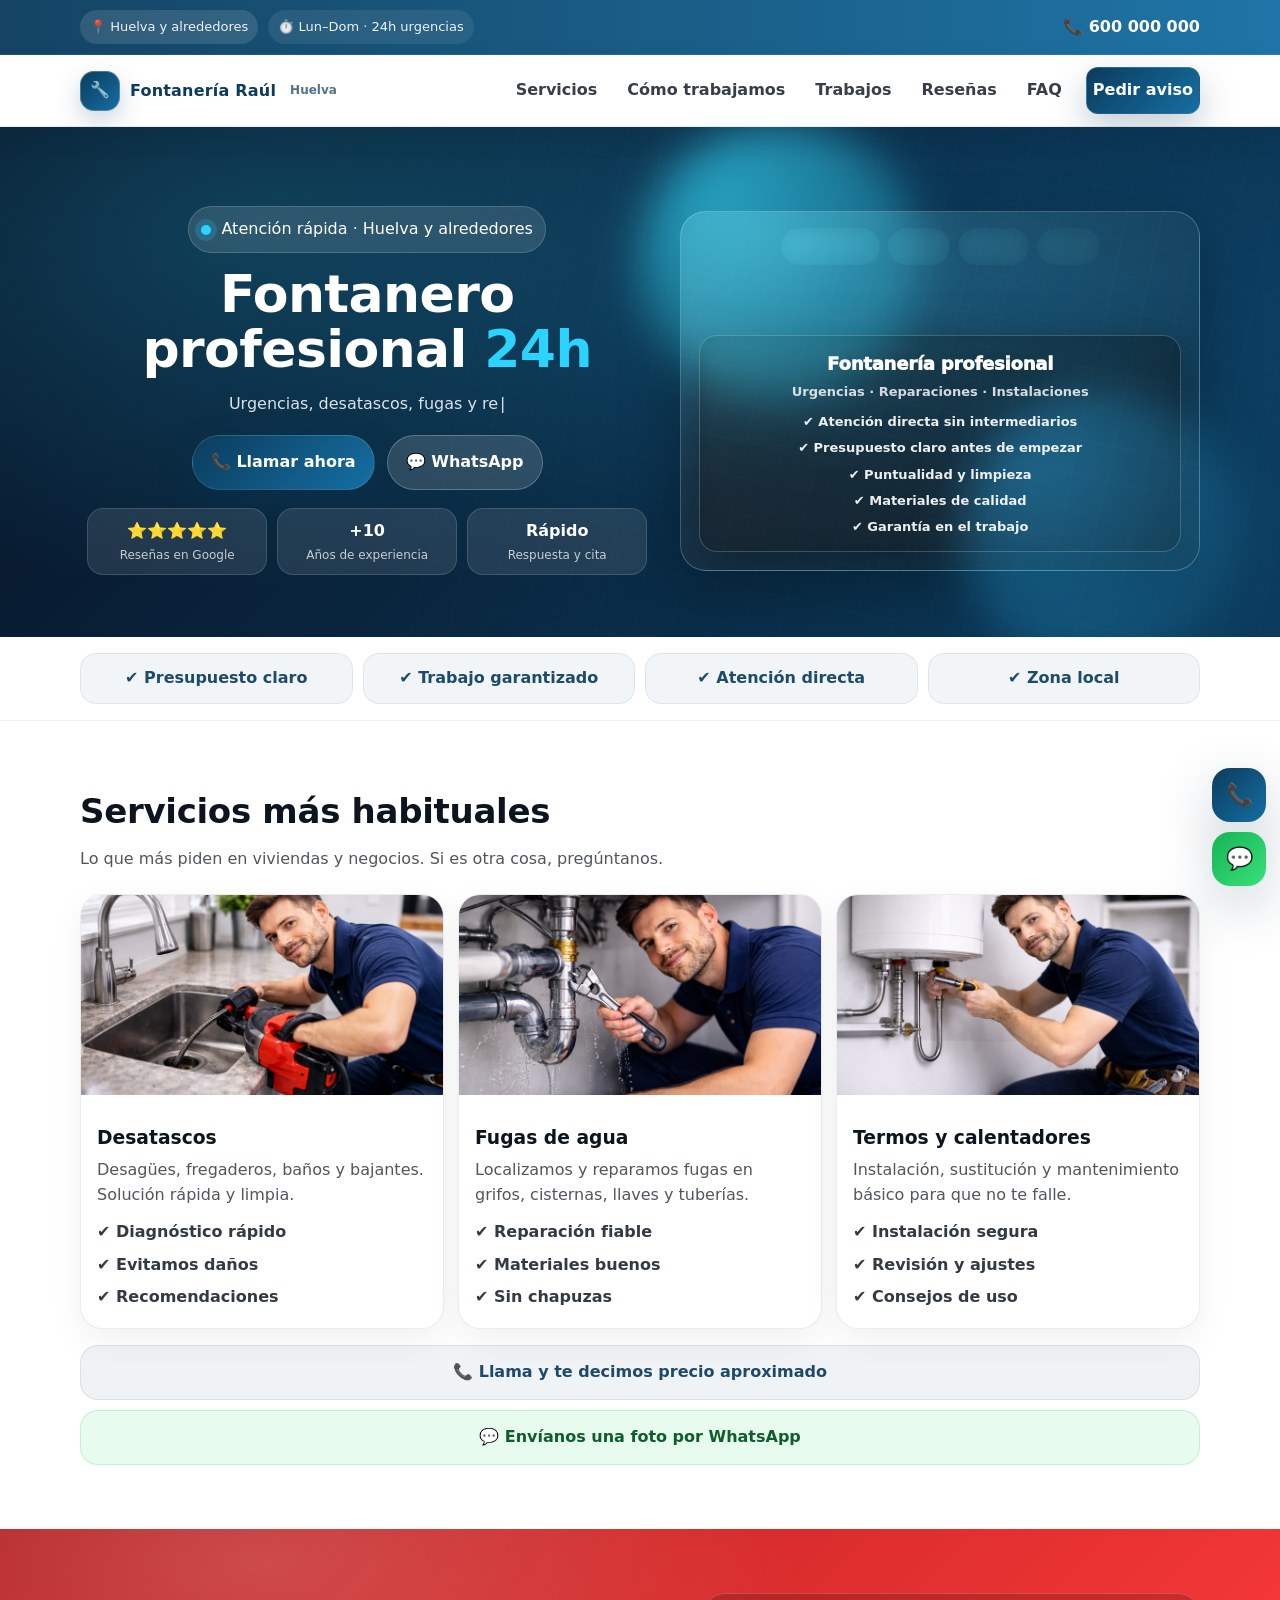
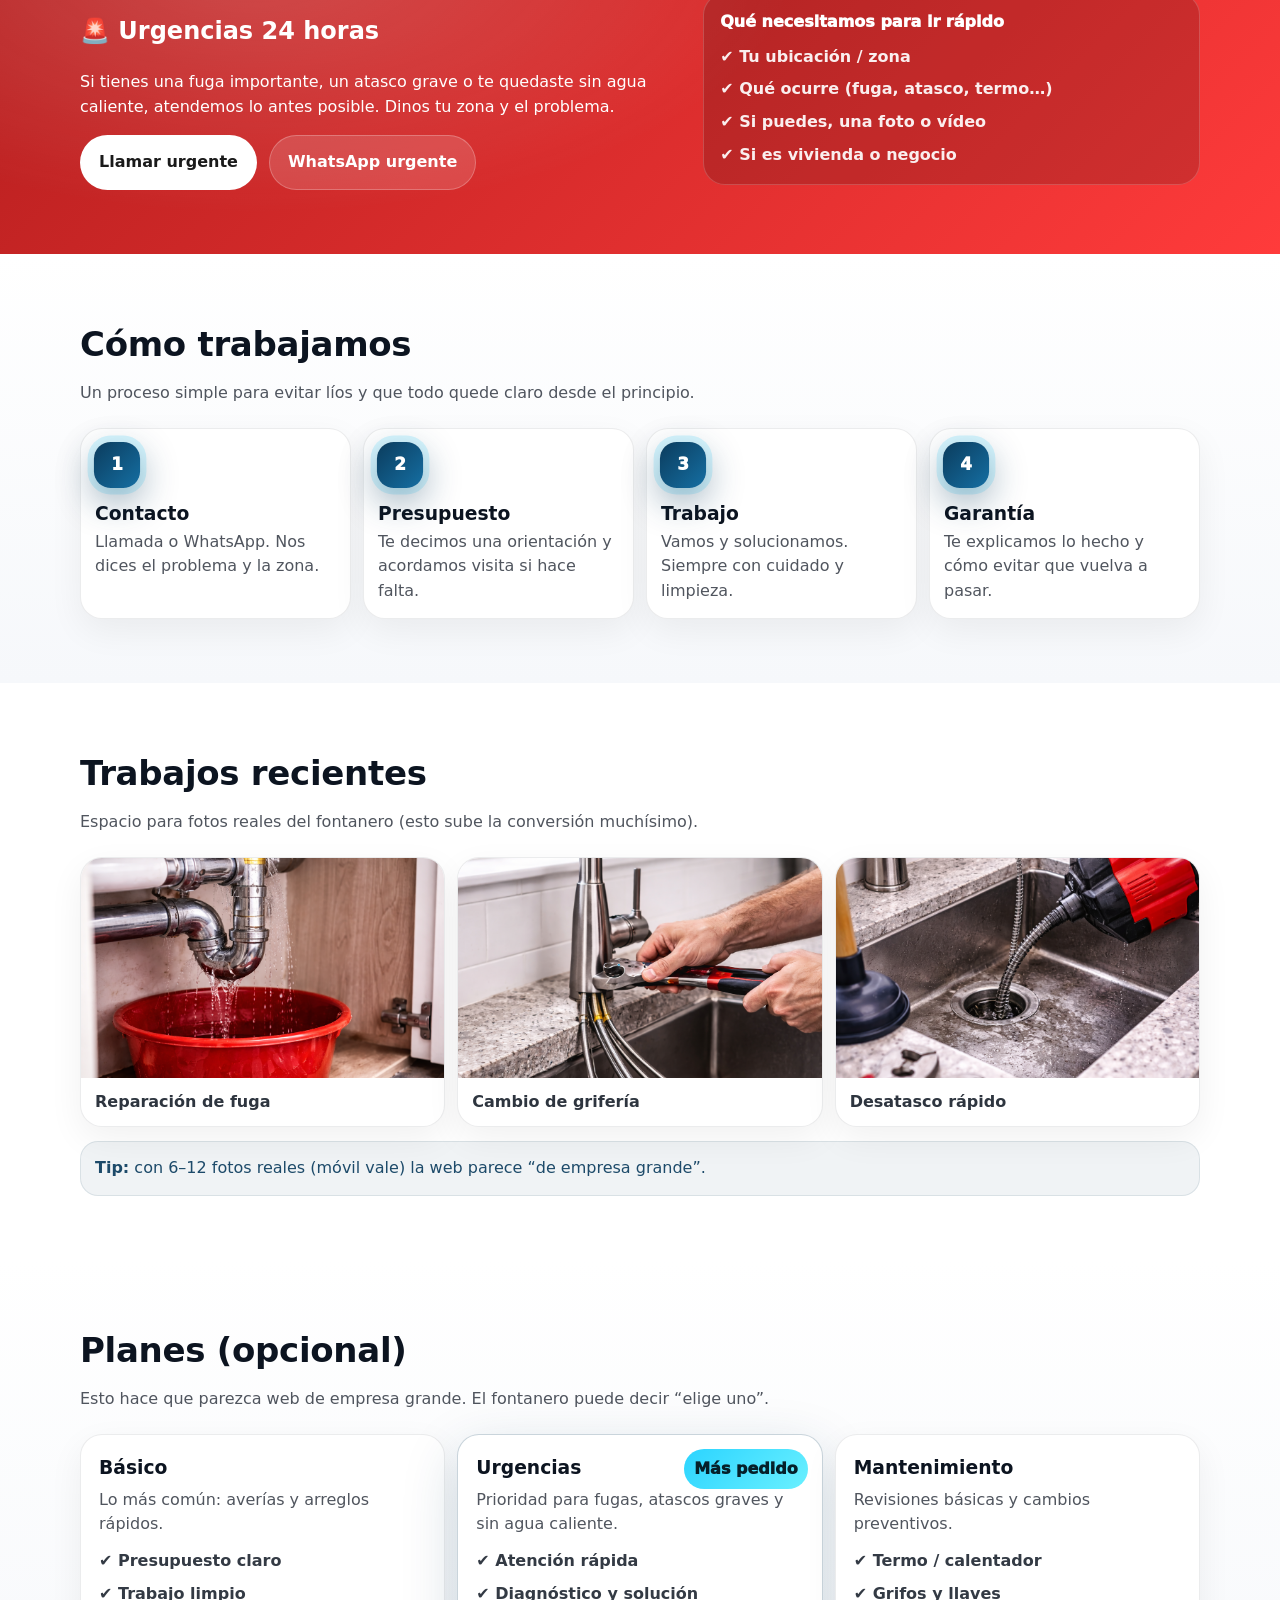
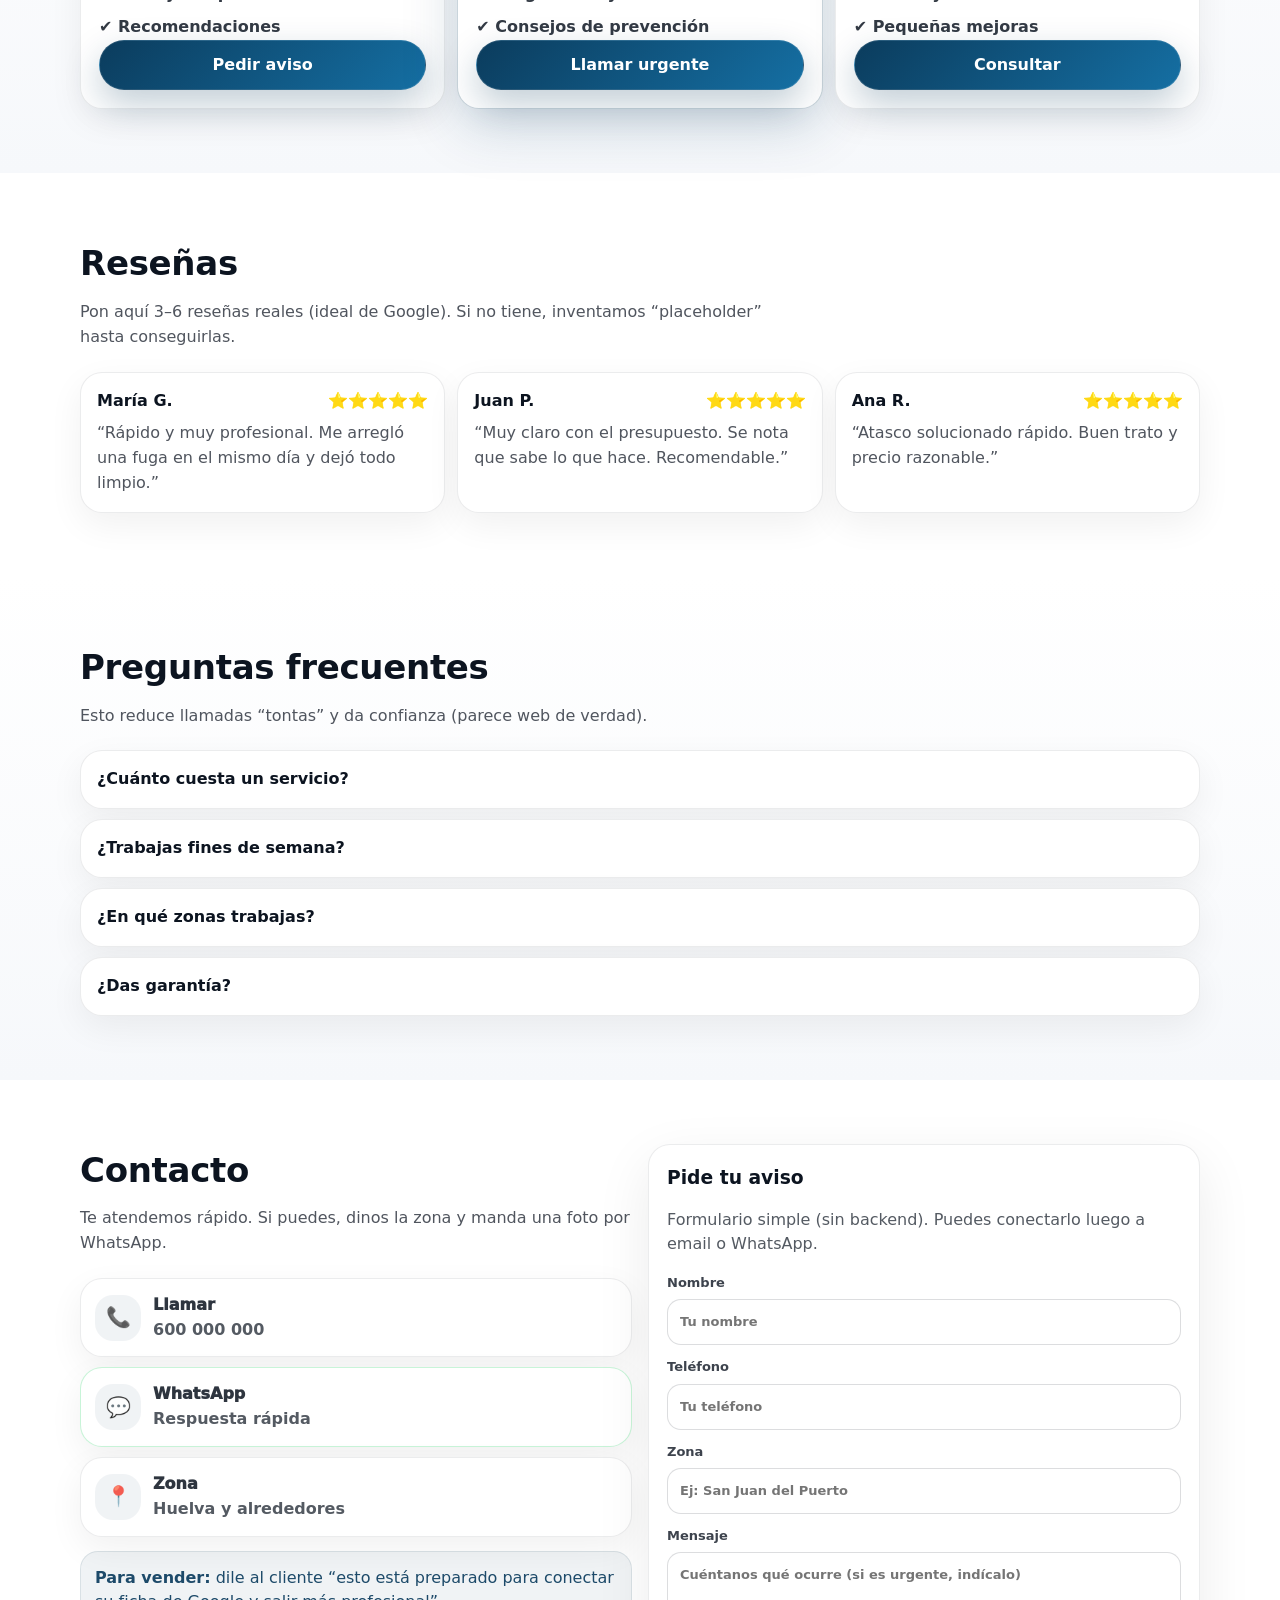
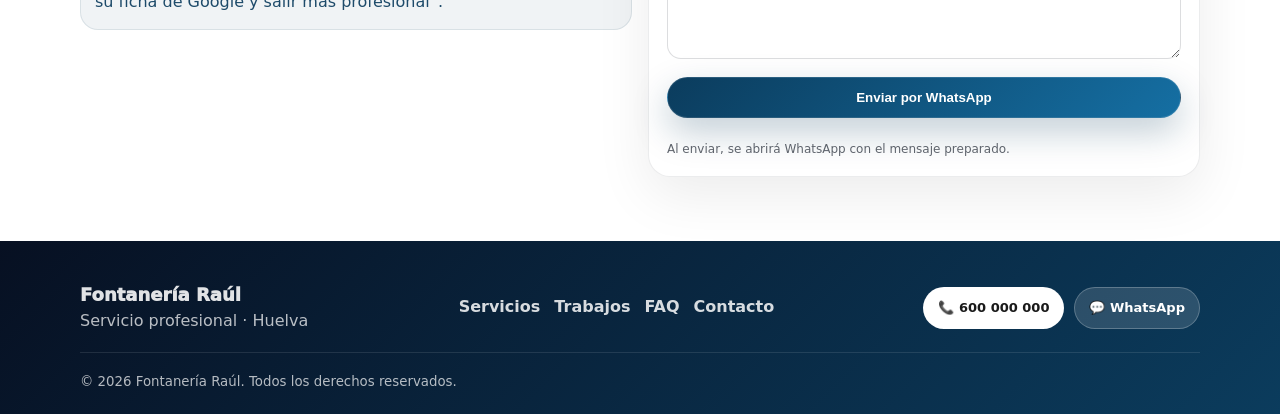
==== index.html @ f39f801d "primera version" ====
<!doctype html>
<html lang="es">

<head>
  <meta charset="utf-8" />
  <meta name="viewport" content="width=device-width, initial-scale=1" />
  <meta name="description"
    content="Fontanero profesional en Huelva. Urgencias 24h, desatascos, fugas y reparaciones. Llamar o WhatsApp sin compromiso." />
  <title>Fontanería Raúl | Huelva · Urgencias 24h</title>

  <meta name="theme-color" content="#0b3c5d" />

  <link rel="stylesheet" href="css/styles.css" />
</head>

<body>

  <!-- Skip link (accesibilidad) -->
  <a class="skip-link" href="#contenido">Saltar al contenido</a>

  <!-- Topbar -->
  <div class="topbar" role="banner">
    <div class="container topbar__row">
      <div class="topbar__left">
        <span class="pill">📍 Huelva y alrededores</span>
        <span class="pill pill--ghost">⏱️ Lun–Dom · 24h urgencias</span>
      </div>
      <div class="topbar__right">
        <a class="topbar__link" href="tel:600000000" aria-label="Llamar por teléfono">📞 600 000 000</a>
      </div>
    </div>
  </div>

  <!-- Header / Nav -->
  <header class="header" role="navigation" aria-label="Navegación principal">
    <div class="container header__row">
      <a class="brand" href="#inicio" aria-label="Ir a inicio">
        <span class="brand__mark" aria-hidden="true">🔧</span>
        <span class="brand__name">Fontanería Raúl</span>
        <span class="brand__tag">Huelva</span>
      </a>

      <!-- Desktop nav -->
      <nav class="nav-desktop" aria-label="Menú">
        <a href="#servicios">Servicios</a>
        <a href="#proceso">Cómo trabajamos</a>
        <a href="#proyectos">Trabajos</a>
        <a href="#opiniones">Reseñas</a>
        <a href="#faq">FAQ</a>
        <a href="#contacto" class="btn btn--sm btn--primary">Pedir aviso</a>
      </nav>

      <!-- Hamburger -->
      <button class="hamburger" type="button" aria-label="Abrir menú" aria-expanded="false" aria-controls="menuMovil"
        id="btnMenu">
        <span class="hamburger__lines" aria-hidden="true">
          <span></span><span></span><span></span>
        </span>
      </button>
    </div>
  </header>

  <!-- Mobile drawer (FUERA del header para que NO lo corte el sticky) -->
  <div class="drawer" id="menuMovil" hidden>
    <div class="drawer__overlay" data-close="true" aria-hidden="true"></div>

    <div class="drawer__panel" role="dialog" aria-modal="true" aria-label="Menú móvil">
      <div class="drawer__head">
        <div class="drawer__title">Menú</div>
        <button class="drawer__close" type="button" aria-label="Cerrar menú" data-close="true">✕</button>
      </div>

      <div class="drawer__content">
        <a href="#servicios" class="drawer__link">Servicios</a>
        <a href="#urgencias" class="drawer__link">Urgencias 24h</a>
        <a href="#proceso" class="drawer__link">Cómo trabajamos</a>
        <a href="#proyectos" class="drawer__link">Trabajos</a>
        <a href="#precios" class="drawer__link">Planes</a>
        <a href="#opiniones" class="drawer__link">Reseñas</a>
        <a href="#faq" class="drawer__link">Preguntas</a>
        <a href="#contacto" class="drawer__cta btn btn--primary">Pedir aviso</a>

        <div class="drawer__mini">
          <a class="mini-action" href="tel:600000000">📞 Llamar</a>
          <a class="mini-action mini-action--wa" href="https://wa.me/34600000000">💬 WhatsApp</a>
        </div>
      </div>
    </div>
  </div>

  <main id="contenido">

    <!-- HERO premium -->
    <section id="inicio" class="hero">
      <div class="container hero__grid">

        <div class="hero__copy">
          <div class="badge">
            <span class="badge__dot" aria-hidden="true"></span>
            <span>Atención rápida · Huelva y alrededores</span>
          </div>

          <h1 class="hero__title">
            Fontanero profesional <span class="accent">24h</span>
          </h1>

          <p class="hero__lead">
            <span id="typewriter"></span>
          
          </p>

          <div class="hero__actions">
            <a class="btn btn--primary btn--lg" href="tel:600000000">📞 Llamar ahora</a>
            <a class="btn btn--ghost btn--lg" href="https://wa.me/34600000000">💬 WhatsApp</a>
          </div>

          <div class="hero__stats" aria-label="Indicadores">
            <div class="stat">
              <div class="stat__num">⭐⭐⭐⭐⭐</div>
              <div class="stat__label">Reseñas en Google</div>
            </div>
            <div class="stat">
              <div class="stat__num">+10</div>
              <div class="stat__label">Años de experiencia</div>
            </div>
            <div class="stat">
              <div class="stat__num">Rápido</div>
              <div class="stat__label">Respuesta y cita</div>
            </div>
          </div>
        </div>

        <!-- Derecha: panel tech -->
        <div class="hero__media">

          <div class="heroTech" role="img" aria-label="Panel técnico con información de servicios">
            <div class="heroTech__grid" aria-hidden="true"></div>

            <!-- Reflejo animado -->
            <div class="heroTech__shine" aria-hidden="true"></div>

            <div class="heroTech__panel">
              <h3>Fontanería profesional</h3>
              <p>Urgencias · Reparaciones · Instalaciones</p>

              <ul class="heroTech__list">
                <li>✔ Atención directa sin intermediarios</li>
                <li>✔ Presupuesto claro antes de empezar</li>
                <li>✔ Puntualidad y limpieza</li>
                <li>✔ Materiales de calidad</li>
                <li>✔ Garantía en el trabajo</li>
              </ul>

            </div>

            <div class="heroTech__chips" aria-hidden="true">
              <span class="chip">Desatascos</span>
              <span class="chip">Fugas</span>
              <span class="chip">Termos</span>
              <span class="chip">Grifos</span>
            </div>
          </div>

          <!-- Efectos visuales (CSS) -->
          <div class="blob blob--a" aria-hidden="true"></div>
          <div class="blob blob--b" aria-hidden="true"></div>
          <div class="gridfx" aria-hidden="true"></div>

        </div>

      </div>
    </section>

    <!-- Logos / confianza rápida -->
    <section class="strip">
      <div class="container strip__row">
        <div class="strip__item">✔ Presupuesto claro</div>
        <div class="strip__item">✔ Trabajo garantizado</div>
        <div class="strip__item">✔ Atención directa</div>
        <div class="strip__item">✔ Zona local</div>
      </div>
    </section>

    <!-- Servicios -->
    <section id="servicios" class="section">
      <div class="container">
        <div class="section__head">
          <h2>Servicios más habituales</h2>
          <p>Lo que más piden en viviendas y negocios. Si es otra cosa, pregúntanos.</p>
        </div>

        <div class="services">
          <article class="serviceCard">
            <div class="serviceCard__media">
              <img src="img/servicio1.png" alt="Desatasco de tuberías" />
            </div>
            <div class="serviceCard__body">
              <h3>Desatascos</h3>
              <p>Desagües, fregaderos, baños y bajantes. Solución rápida y limpia.</p>
              <ul class="ticks">
                <li>✔ Diagnóstico rápido</li>
                <li>✔ Evitamos daños</li>
                <li>✔ Recomendaciones</li>
              </ul>
            </div>
          </article>

          <article class="serviceCard">
            <div class="serviceCard__media">
              <img src="img/servicio2.png" alt="Reparación de fuga de agua" />
            </div>
            <div class="serviceCard__body">
              <h3>Fugas de agua</h3>
              <p>Localizamos y reparamos fugas en grifos, cisternas, llaves y tuberías.</p>
              <ul class="ticks">
                <li>✔ Reparación fiable</li>
                <li>✔ Materiales buenos</li>
                <li>✔ Sin chapuzas</li>
              </ul>
            </div>
          </article>

          <article class="serviceCard">
            <div class="serviceCard__media">
              <img src="img/servicio3.png" alt="Instalación de termo o calentador" />
            </div>
            <div class="serviceCard__body">
              <h3>Termos y calentadores</h3>
              <p>Instalación, sustitución y mantenimiento básico para que no te falle.</p>
              <ul class="ticks">
                <li>✔ Instalación segura</li>
                <li>✔ Revisión y ajustes</li>
                <li>✔ Consejos de uso</li>
              </ul>
            </div>
          </article>
        </div>

        <div class="miniCtas">
          <a class="miniCta" href="tel:600000000">📞 Llama y te decimos precio aproximado</a>
          <a class="miniCta miniCta--wa" href="https://wa.me/34600000000">💬 Envíanos una foto por WhatsApp</a>
        </div>
      </div>
    </section>

    <!-- Urgencias -->
    <section id="urgencias" class="section section--danger">
      <div class="container danger__grid">
        <div>
          <h2>🚨 Urgencias 24 horas</h2>
          <p>
            Si tienes una fuga importante, un atasco grave o te quedaste sin agua caliente,
            atendemos lo antes posible. Dinos tu zona y el problema.
          </p>
          <div class="danger__actions">
            <a class="btn btn--light btn--lg" href="tel:600000000">Llamar urgente</a>
            <a class="btn btn--ghostlight btn--lg" href="https://wa.me/34600000000">WhatsApp urgente</a>
          </div>
        </div>

        <div class="danger__panel">
          <div class="danger__panelTitle">Qué necesitamos para ir rápido</div>
          <ul class="ticks ticks--light">
            <li>✔ Tu ubicación / zona</li>
            <li>✔ Qué ocurre (fuga, atasco, termo…)</li>
            <li>✔ Si puedes, una foto o vídeo</li>
            <li>✔ Si es vivienda o negocio</li>
          </ul>
        </div>
      </div>
    </section>

    <!-- Proceso -->
    <section id="proceso" class="section section--soft">
      <div class="container">
        <div class="section__head">
          <h2>Cómo trabajamos</h2>
          <p>Un proceso simple para evitar líos y que todo quede claro desde el principio.</p>
        </div>

        <div class="steps">
          <div class="step step--reveal">
            <div class="step__icon">1</div>
            <div class="step__txt">
              <h3>Contacto</h3>
              <p>Llamada o WhatsApp. Nos dices el problema y la zona.</p>
            </div>
          </div>

          <div class="step step--reveal">
            <div class="step__icon">2</div>
            <div class="step__txt">
              <h3>Presupuesto</h3>
              <p>Te decimos una orientación y acordamos visita si hace falta.</p>
            </div>
          </div>

          <div class="step step--reveal">
            <div class="step__icon">3</div>
            <div class="step__txt">
              <h3>Trabajo</h3>
              <p>Vamos y solucionamos. Siempre con cuidado y limpieza.</p>
            </div>
          </div>

          <div class="step step--reveal">
            <div class="step__icon">4</div>
            <div class="step__txt">
              <h3>Garantía</h3>
              <p>Te explicamos lo hecho y cómo evitar que vuelva a pasar.</p>
            </div>
          </div>
        </div>

      </div>
    </section>

    <!-- Trabajos / galería -->
    <section id="proyectos" class="section">
      <div class="container">
        <div class="section__head">
          <h2>Trabajos recientes</h2>
          <p>Espacio para fotos reales del fontanero (esto sube la conversión muchísimo).</p>
        </div>

        <div class="gallery">
          <figure class="gallery__item">
            <img src="img/trabajo1.png" alt="Trabajo de reparación de tubería" />
            <figcaption>Reparación de fuga</figcaption>
          </figure>

          <figure class="gallery__item">
            <img src="img/trabajo2.png" alt="Instalación de grifo" />
            <figcaption>Cambio de grifería</figcaption>
          </figure>

          <figure class="gallery__item">
            <img src="img/trabajo3.png" alt="Trabajo de desatasco" />
            <figcaption>Desatasco rápido</figcaption>
          </figure>
        </div>

        <div class="note">
          <strong>Tip:</strong> con 6–12 fotos reales (móvil vale) la web parece “de empresa grande”.
        </div>
      </div>
    </section>

    <!-- Planes -->
    <section id="precios" class="section section--soft">
      <div class="container">
        <div class="section__head">
          <h2>Planes (opcional)</h2>
          <p>Esto hace que parezca web de empresa grande. El fontanero puede decir “elige uno”.</p>
        </div>

        <div class="pricing">
          <article class="priceCard">
            <h3>Básico</h3>
            <p class="priceCard__desc">Lo más común: averías y arreglos rápidos.</p>
            <ul class="ticks">
              <li>✔ Presupuesto claro</li>
              <li>✔ Trabajo limpio</li>
              <li>✔ Recomendaciones</li>
            </ul>
            <a class="btn btn--primary btn--full" href="#contacto">Pedir aviso</a>
          </article>

          <article class="priceCard priceCard--featured">
            <div class="ribbon">Más pedido</div>
            <h3>Urgencias</h3>
            <p class="priceCard__desc">Prioridad para fugas, atascos graves y sin agua caliente.</p>
            <ul class="ticks">
              <li>✔ Atención rápida</li>
              <li>✔ Diagnóstico y solución</li>
              <li>✔ Consejos de prevención</li>
            </ul>
            <a class="btn btn--primary btn--full" href="tel:600000000">Llamar urgente</a>
          </article>

          <article class="priceCard">
            <h3>Mantenimiento</h3>
            <p class="priceCard__desc">Revisiones básicas y cambios preventivos.</p>
            <ul class="ticks">
              <li>✔ Termo / calentador</li>
              <li>✔ Grifos y llaves</li>
              <li>✔ Pequeñas mejoras</li>
            </ul>
            <a class="btn btn--primary btn--full" href="https://wa.me/34600000000">Consultar</a>
          </article>
        </div>
      </div>
    </section>

    <!-- Opiniones -->
    <section id="opiniones" class="section">
      <div class="container">
        <div class="section__head">
          <h2>Reseñas</h2>
          <p>Pon aquí 3–6 reseñas reales (ideal de Google). Si no tiene, inventamos “placeholder” hasta conseguirlas.
          </p>
        </div>

        <div class="reviews">
          <article class="review">
            <div class="review__top">
              <strong>María G.</strong>
              <span class="stars">⭐⭐⭐⭐⭐</span>
            </div>
            <p>“Rápido y muy profesional. Me arregló una fuga en el mismo día y dejó todo limpio.”</p>
          </article>

          <article class="review">
            <div class="review__top">
              <strong>Juan P.</strong>
              <span class="stars">⭐⭐⭐⭐⭐</span>
            </div>
            <p>“Muy claro con el presupuesto. Se nota que sabe lo que hace. Recomendable.”</p>
          </article>

          <article class="review">
            <div class="review__top">
              <strong>Ana R.</strong>
              <span class="stars">⭐⭐⭐⭐⭐</span>
            </div>
            <p>“Atasco solucionado rápido. Buen trato y precio razonable.”</p>
          </article>
        </div>
      </div>
    </section>

    <!-- FAQ -->
    <section id="faq" class="section section--soft">
      <div class="container">
        <div class="section__head">
          <h2>Preguntas frecuentes</h2>
          <p>Esto reduce llamadas “tontas” y da confianza (parece web de verdad).</p>
        </div>

        <div class="faq">
          <details class="faq__item">
            <summary>¿Cuánto cuesta un servicio?</summary>
            <div class="faq__content">
              Depende del problema. Te damos un precio aproximado por teléfono y si hay que ver la avería, lo acordamos
              antes.
            </div>
          </details>

          <details class="faq__item">
            <summary>¿Trabajas fines de semana?</summary>
            <div class="faq__content">
              Sí, en urgencias atendemos fines de semana y festivos según disponibilidad.
            </div>
          </details>

          <details class="faq__item">
            <summary>¿En qué zonas trabajas?</summary>
            <div class="faq__content">
              Huelva y alrededores: San Juan del Puerto, Moguer, Palos, Punta Umbría (y otras cercanas).
            </div>
          </details>

          <details class="faq__item">
            <summary>¿Das garantía?</summary>
            <div class="faq__content">
              Sí. Explicamos lo que se hace y ofrecemos garantía según el tipo de trabajo y materiales.
            </div>
          </details>
        </div>
      </div>
    </section>

    <!-- Contacto -->
    <section id="contacto" class="section">
      <div class="container contact">
        <div class="contact__left">
          <div class="section__head">
            <h2>Contacto</h2>
            <p>Te atendemos rápido. Si puedes, dinos la zona y manda una foto por WhatsApp.</p>
          </div>

          <div class="contactCards">
            <a class="contactCard" href="tel:600000000">
              <div class="contactCard__icon">📞</div>
              <div>
                <div class="contactCard__title">Llamar</div>
                <div class="contactCard__text">600 000 000</div>
              </div>
            </a>

            <a class="contactCard contactCard--wa" href="https://wa.me/34600000000">
              <div class="contactCard__icon">💬</div>
              <div>
                <div class="contactCard__title">WhatsApp</div>
                <div class="contactCard__text">Respuesta rápida</div>
              </div>
            </a>

            <div class="contactCard">
              <div class="contactCard__icon">📍</div>
              <div>
                <div class="contactCard__title">Zona</div>
                <div class="contactCard__text">Huelva y alrededores</div>
              </div>
            </div>
          </div>

          <div class="note">
            <strong>Para vender:</strong> dile al cliente “esto está preparado para conectar su ficha de Google y salir
            más profesional”.
          </div>
        </div>

        <div class="contact__right">
          <div class="formCard">
            <h3>Pide tu aviso</h3>
            <p class="muted">Formulario simple (sin backend). Puedes conectarlo luego a email o WhatsApp.</p>

            <form id="leadForm" class="form" autocomplete="on">
              <label>
                Nombre
                <input name="nombre" type="text" placeholder="Tu nombre" required />
              </label>

              <label>
                Teléfono
                <input name="telefono" type="tel" placeholder="Tu teléfono" required />
              </label>

              <label>
                Zona
                <input name="zona" type="text" placeholder="Ej: San Juan del Puerto" required />
              </label>

              <label>
                Mensaje
                <textarea name="mensaje" rows="4"
                  placeholder="Cuéntanos qué ocurre (si es urgente, indícalo)"></textarea>
              </label>

              <button class="btn btn--primary btn--full" type="submit">Enviar por WhatsApp</button>
              <p class="tiny">Al enviar, se abrirá WhatsApp con el mensaje preparado.</p>
            </form>
          </div>
        </div>
      </div>
    </section>

    <!-- Footer -->
    <footer class="footer">
      <div class="container footer__grid">
        <div>
          <div class="footer__brand">Fontanería Raúl</div>
          <div class="footer__muted">Servicio profesional · Huelva</div>
        </div>

        <div class="footer__links">
          <a href="#servicios">Servicios</a>
          <a href="#proyectos">Trabajos</a>
          <a href="#faq">FAQ</a>
          <a href="#contacto">Contacto</a>
        </div>

        <div class="footer__cta">
          <a class="btn btn--light btn--sm" href="tel:600000000">📞 600 000 000</a>
          <a class="btn btn--ghostlight btn--sm" href="https://wa.me/34600000000">💬 WhatsApp</a>
        </div>
      </div>

      <div class="container footer__bottom">
        <small>© <span id="year"></span> Fontanería Raúl. Todos los derechos reservados.</small>
      </div>
    </footer>

  </main>

  <!-- Floating actions -->
  <div class="floatActions" aria-label="Acciones rápidas">
    <a class="floatActions__btn" href="tel:600000000" aria-label="Llamar">📞</a>
    <a class="floatActions__btn floatActions__btn--wa" href="https://wa.me/34600000000" aria-label="WhatsApp">💬</a>
  </div>

  <script src="js/script.js"></script>
</body>

</html>
---- css/styles.css ----
/* =========================================================
   styles.css — Fontanería Raúl (v1.3 PRO)
   ---------------------------------------------------------
   OBJETIVO:
   - CSS ordenado por secciones
   - Accesibilidad (skip link + focus visible)
   - Menú móvil drawer (1 sola versión)
   - HERO premium (panel derecho + efectos + shine)
   - Animación "Proceso" visible también en móviles
   ========================================================= */


/* =========================================================
   1) VARIABLES / DESIGN TOKENS
   ========================================================= */
:root{
  --bg: #0a1220;
  --card: rgba(255,255,255,.08);
  --card2: rgba(255,255,255,.06);
  --text: #0c1420;
  --muted: rgba(12,20,32,.72);
  --white: #fff;

  --primary: #0b3c5d;
  --primary2: #156fa3;
  --accent: #2bd4ff;

  --danger: #d32f2f;
  --wa: #25d366;

  --radius: 16px;
  --radius2: 22px;

  --shadow: 0 14px 45px rgba(0,0,0,.14);
  --shadow2: 0 18px 55px rgba(0,0,0,.18);

  --container: 1120px;

  /* Focus ring (accesibilidad teclado) */
  --focus-ring: 0 0 0 4px rgba(43,212,255,.28);
  --focus-border: rgba(43,212,255,.70);
}


/* =========================================================
   2) RESET / BASE
   ========================================================= */
*{ box-sizing:border-box; }

html{ scroll-behavior:smooth; }

body{
  margin:0;
  font-family: system-ui, -apple-system, Segoe UI, Roboto, Arial, sans-serif;
  color: var(--text);
  background: #fff;
  line-height: 1.55;
}

img{ max-width:100%; display:block; }

.container{
  width: min(100% - 40px, var(--container));
  margin-inline: auto;
}

.tiny{
  font-size: 12px;
  color: rgba(12,20,32,.65);
  margin: 10px 0 0;
}

.muted{ color: rgba(12,20,32,.7); }


/* =========================================================
   3) UTILITIES (helpers rápidos)
   ========================================================= */
.sr-only,
.visually-hidden{
  position:absolute !important;
  width:1px !important;
  height:1px !important;
  padding:0 !important;
  margin:-1px !important;
  overflow:hidden !important;
  clip: rect(0,0,0,0) !important;
  clip-path: inset(50%) !important;
  border:0 !important;
  white-space: nowrap !important;
}

.u-hidden{ display:none !important; }
.u-center{ text-align:center !important; }
.u-nowrap{ white-space: nowrap !important; }


/* =========================================================
   4) ACCESIBILIDAD (skip link + focus visible)
   ========================================================= */
.skip-link{
  position:absolute;
  left:-999px;
  top:auto;
  width:1px;
  height:1px;
  overflow:hidden;
}

.skip-link:focus{
  left: 16px;
  top: 16px;
  width:auto;
  height:auto;
  padding: 10px 12px;
  background:#000;
  color:#fff;
  border-radius: 10px;
  z-index:9999;
}

/* Quitamos outline default, pero SOLO con focus-visible devolvemos accesible */
:where(a, button, input, textarea, summary, select, [tabindex]):focus{
  outline: none;
}

/* Focus visible:
   - Links: outline + shadow (sin border-color)
   - Inputs/botones: shadow + border-color
*/
a:focus-visible{
  outline: 2px solid transparent;
  box-shadow: var(--focus-ring);
  border-radius: 10px;
}

:where(button, input, textarea, summary, select, [tabindex]):focus-visible{
  outline: 2px solid transparent;
  box-shadow: var(--focus-ring);
  border-color: var(--focus-border);
}

a, button{ -webkit-tap-highlight-color: transparent; }


/* =========================================================
   5) TOPBAR (banda superior)
   ========================================================= */
.topbar{
  background: linear-gradient(90deg, rgba(11,60,93,.96), rgba(21,111,163,.96));
  color: rgba(255,255,255,.92);
  border-bottom: 1px solid rgba(255,255,255,.08);
}

.topbar__row{
  display:flex;
  align-items:center;
  justify-content:space-between; /* 🖥️ PC normal */
  gap: 12px;
  padding: 10px 0;
  flex-wrap: nowrap;
}

.topbar__left,
.topbar__right{
  display:flex;
  align-items:center;
  gap: 10px;
}

.pill{
  display:inline-flex;
  align-items:center;
  gap:8px;
  padding: 7px 10px;
  border-radius: 999px;
  background: rgba(255,255,255,.12);
  font-size: 13px;
  white-space: nowrap;
}

.pill--ghost{ background: rgba(255,255,255,.08); }

.topbar__link{
  color: #fff;
  text-decoration: none;
  font-weight: 700;
  white-space: nowrap;
}

/* ===============================
   📱 MÓVIL: DOS LÍNEAS CENTRADAS
   =============================== */
@media (max-width: 600px){
  .topbar__row{
    flex-direction: column;   /* ✅ dos líneas */
    justify-content: center;
    align-items: center;
    gap: 8px;
  }

  .topbar__left,
  .topbar__right{
    justify-content: center;
  }

  .pill{
    font-size: 12px;          /* más compacto */
    padding: 6px 8px;
  }

  .topbar__link{
    font-size: 14px;
  }
}



/* =========================================================
   6) HEADER + NAV (sticky) — PRO
   (sin tocar tu HTML)
   ========================================================= */

/* Header sticky con blur + borde + sombra suave */
.header{
  position: sticky;
  top: 0;
  z-index: 2000;

  background: rgba(255,255,255,.86);
  backdrop-filter: blur(12px);
  -webkit-backdrop-filter: blur(12px);

  border-bottom: 1px solid rgba(10,18,32,.08);
  box-shadow: 0 10px 30px rgba(0,0,0,.05);
}

.header__row{
  display:flex;
  align-items:center;
  justify-content:space-between;
  gap: 16px;

  /* un pelín más “premium” */
  padding: 12px 0;
  min-height: 66px;
}

/* =========================
   Marca (logo + texto)
   ========================= */
.brand{
  display:flex;
  align-items:center;
  gap: 10px;

  text-decoration:none;
  color: var(--primary);
  font-weight: 900;

  /* sensación de “clickable” */
  transform: translateZ(0);
}

.brand__mark{
  width: 40px;
  height: 40px;
  border-radius: 14px;
  display:grid;
  place-items:center;

  background: linear-gradient(135deg, rgba(11,60,93,1), rgba(21,111,163,1));
  color:#fff;

  box-shadow:
    0 10px 26px rgba(11,60,93,.22),
    0 0 0 1px rgba(255,255,255,.25) inset;

  transition: transform .18s ease, box-shadow .18s ease;
}

/* micro-animación pro al hover */
@media (hover:hover){
  .brand:hover .brand__mark{
    transform: translateY(-1px) rotate(-2deg);
    box-shadow:
      0 14px 34px rgba(11,60,93,.28),
      0 0 0 1px rgba(255,255,255,.28) inset;
  }
}

.brand__name{
  font-size: 16px;
  letter-spacing: .2px;
  line-height: 1.1;
}

.brand__tag{
  font-weight: 750;
  font-size: 12px;
  color: rgba(11,60,93,.72);
  margin-left: 4px;
}

/* =========================
   Nav desktop
   ========================= */
.nav-desktop{
  display:none;
  align-items:center;
  gap: 18px;
}

/* Enlaces pro: underline animado */
.nav-desktop a{
  position: relative;
  text-decoration:none;

  color: rgba(12,20,32,.82);
  font-weight: 700;
  font-size: 16px;
  padding: 10px 6px;
  border-radius: 12px;

  transition: color .18s ease, background .18s ease;
}

/* underline animado */
.nav-desktop a:not(.btn)::after{
  content:"";
  position:absolute;
  left: 10px;
  right: 10px;
  bottom: 6px;
  height: 2px;
  border-radius: 2px;
  background: linear-gradient(90deg, var(--primary), var(--accent));
  transform: scaleX(0);
  transform-origin: left;
  transition: transform .18s ease;
  opacity: .95;
}

.nav-desktop a:not(.btn):hover{
  color: var(--primary);
  background: rgba(11,60,93,.06);
}

.nav-desktop a:not(.btn):hover::after{
  transform: scaleX(1);
}

/* botón “Pedir aviso” en blanco, como ya querías */
.nav-desktop .btn{ color: #fff; }

/* =========================
   Responsive (nav visible)
   ========================= */
@media (min-width: 768px){
  .nav-desktop{ display:flex; }
}



/* =========================================================
   7) BOTONES
   ========================================================= */
.btn{
  display:inline-flex;
  align-items:center;
  justify-content:center;
  gap: 10px;
  border-radius: 999px;
  padding: 12px 16px;
  font-weight: 800;
  text-decoration:none;
  border: 1px solid rgba(12,20,32,.10);
  transition: transform .18s ease, box-shadow .18s ease, background .18s ease;
  user-select:none;
  cursor:pointer;
}

.btn:active{ transform: translateY(1px); }

.btn--primary{
  background: linear-gradient(135deg, var(--primary), var(--primary2));
  color:#fff;
  border-color: rgba(255,255,255,.12);
  box-shadow: 0 14px 35px rgba(11,60,93,.25);
}

.btn--primary:hover{
  box-shadow: 0 18px 48px rgba(11,60,93,.32);
  transform: translateY(-1px);
}

.btn--ghost{
  background: rgba(255,255,255,.14);
  color: #fff;
  border-color: rgba(255,255,255,.24);
  backdrop-filter: blur(6px);
}

.btn--ghost:hover{
  transform: translateY(-1px);
  box-shadow: 0 18px 45px rgba(0,0,0,.18);
}

.btn--light{
  background:#fff;
  color: #1a1a1a;
  border-color: rgba(255,255,255,.35);
}

.btn--ghostlight{
  background: rgba(255,255,255,.14);
  color:#fff;
  border-color: rgba(255,255,255,.24);
}

.btn--full{ width: 100%; }
.btn--sm{ padding: 10px 14px; font-size: 13px; }
.btn--lg{ padding: 14px 18px; font-size: 16px; }


/* =========================================================
   8) HAMBURGER + DRAWER (menú móvil) — PRO
   - Mejor feedback (hover/focus)
   - Panel más premium (borde + sombra + blur suave)
   - Links con “lift” y borde animado
   - Transiciones 0.2s (casan con JS 200ms)
   ========================================================= */

/* ---------- HAMBURGER ---------- */
.hamburger{
  width: 44px;
  height: 44px;
  border-radius: 14px;
  border: 1px solid rgba(12,20,32,.10);
  background: rgba(255,255,255,.92);

  display:grid;
  place-items:center;

  box-shadow:
    0 10px 25px rgba(0,0,0,.06),
    0 0 0 1px rgba(255,255,255,.35) inset;

  transition: transform .18s ease, box-shadow .18s ease, background .18s ease;
}

@media (hover:hover){
  .hamburger:hover{
    transform: translateY(-1px);
    box-shadow:
      0 14px 32px rgba(0,0,0,.08),
      0 0 0 1px rgba(255,255,255,.42) inset;
  }
}

.hamburger:active{ transform: translateY(1px); }

/* Opcional: cuando está abierto, un “glow” sutil */
.hamburger.is-open{
  box-shadow:
    0 16px 38px rgba(0,0,0,.10),
    0 0 0 4px rgba(43,212,255,.18);
}

/* Líneas */
.hamburger__lines{
  width: 20px;
  height: 16px;
  position: relative;
}

.hamburger__lines span{
  position:absolute;
  left:0;
  right:0;
  height: 2px;
  background: rgba(12,20,32,.86);
  border-radius: 2px;
  transition: transform .22s ease, top .22s ease, opacity .22s ease;
}

.hamburger__lines span:nth-child(1){ top: 1px; }
.hamburger__lines span:nth-child(2){ top: 7px; }
.hamburger__lines span:nth-child(3){ top: 13px; }

.hamburger.is-open .hamburger__lines span:nth-child(1){ top: 7px; transform: rotate(45deg); }
.hamburger.is-open .hamburger__lines span:nth-child(2){ opacity:0; }
.hamburger.is-open .hamburger__lines span:nth-child(3){ top: 7px; transform: rotate(-45deg); }


/* ---------- DRAWER CONTAINER ---------- */
.drawer{
  position: fixed;
  inset: 0;
  z-index: 3000;

  opacity: 0;
  pointer-events: none;
  transition: opacity .2s ease; /* ✅ casa con JS (200ms) */
}

.drawer[hidden]{ display:none !important; }

.drawer.is-open{
  opacity: 1;
  pointer-events: auto;
}

/* Overlay más “premium” */
.drawer__overlay{
  position:absolute;
  inset:0;

  background:
    radial-gradient(1200px 600px at 20% 10%, rgba(43,212,255,.10), transparent 55%),
    rgba(0,0,0,.45);

  backdrop-filter: blur(8px);
  -webkit-backdrop-filter: blur(8px);

  opacity: 0;
  transition: opacity .2s ease;
}

.drawer.is-open .drawer__overlay{ opacity: 1; }

/* ---------- PANEL (slide desde la derecha) ---------- */
.drawer__panel{
  position:absolute;
  top: 10px;
  right: 10px;

  width: min(92vw, 380px);
  background: rgba(255,255,255,.96);
  border-radius: 22px;

  border: 1px solid rgba(12,20,32,.08);
  box-shadow:
    0 26px 70px rgba(0,0,0,.22),
    0 0 0 1px rgba(255,255,255,.55) inset;

  overflow:hidden;

  /* 👇 CAMBIO CLAVE */
  transform: translateX(24px);
  opacity: 0;

  transition: transform .2s ease, opacity .2s ease;
}

.drawer.is-open .drawer__panel{
  transform: translateX(0);
  opacity: 1;
}


.drawer.is-open .drawer__panel{
  transform: translateY(0) translateX(0) scale(1);
  opacity: 1;
}

/* Cabecera del drawer */
.drawer__head{
  display:flex;
  align-items:center;
  justify-content:space-between;

  padding: 14px 14px 10px;

  background:
    linear-gradient(180deg, rgba(11,60,93,.06), rgba(255,255,255,0));
  border-bottom: 1px solid rgba(12,20,32,.08);
}

.drawer__title{
  font-weight: 950;
  color: var(--primary);
  letter-spacing: .2px;
}

/* Botón cerrar más pro */
.drawer__close{
  width: 42px;
  height: 42px;
  border-radius: 14px;

  border: 1px solid rgba(12,20,32,.10);
  background: #fff;

  display:grid;
  place-items:center;

  cursor:pointer;
  transition: transform .18s ease, box-shadow .18s ease, background .18s ease;
}

@media (hover:hover){
  .drawer__close:hover{
    transform: translateY(-1px);
    box-shadow: 0 12px 26px rgba(0,0,0,.10);
    background: rgba(11,60,93,.04);
  }
}
.drawer__close:active{ transform: translateY(1px); }

/* Contenido */
.drawer__content{
  padding: 12px 14px 14px;
  display:flex;
  flex-direction:column;
  gap: 10px;
}

/* Links del menú: lift + borde suave */
.drawer__link{
  padding: 12px 12px;
  border-radius: 14px;
  text-decoration:none;

  color: rgba(12,20,32,.86);
  font-weight: 800;

  background: rgba(11,60,93,.045);
  border: 1px solid rgba(11,60,93,.08);

  transition: transform .18s ease, background .18s ease, border-color .18s ease, box-shadow .18s ease;
}

@media (hover:hover){
  .drawer__link:hover{
    transform: translateY(-1px);
    background: rgba(11,60,93,.07);
    border-color: rgba(11,60,93,.14);
    box-shadow: 0 14px 30px rgba(0,0,0,.08);
  }
}

.drawer__cta{ margin-top: 6px; }

/* Mini acciones */
.drawer__mini{
  display:flex;
  gap: 10px;
  margin-top: 10px;
}

.mini-action{
  flex:1;
  display:flex;
  align-items:center;
  justify-content:center;

  padding: 12px 10px;
  border-radius: 16px;

  text-decoration:none;
  font-weight: 950;
  color: #fff;

  background: linear-gradient(135deg, var(--primary), var(--primary2));
  box-shadow: 0 14px 34px rgba(11,60,93,.18);

  transition: transform .18s ease, box-shadow .18s ease, filter .18s ease;
}

@media (hover:hover){
  .mini-action:hover{
    transform: translateY(-1px);
    box-shadow: 0 18px 45px rgba(11,60,93,.22);
    filter: saturate(1.05);
  }
}
.mini-action:active{ transform: translateY(1px); }

.mini-action--wa{
  background: linear-gradient(135deg, #16b455, #39e07b);
  box-shadow: 0 14px 34px rgba(22,180,85,.18);
}

/* Bloquea scroll cuando el drawer está abierto */
body.is-locked{
  overflow: hidden;
  touch-action: none;
}

/* Reduce motion */
@media (prefers-reduced-motion: reduce){
  .drawer, .drawer__overlay, .drawer__panel,
  .hamburger, .drawer__close, .drawer__link, .mini-action{
    transition:none !important;
  }
}


/* =========================================================
   9) HERO (sección principal) — centrado en móvil y PC ✅
   ========================================================= */
.hero{
  position:relative;
  overflow:hidden;
  background:
    radial-gradient(1200px 600px at 20% 20%, rgba(43,212,255,.22), transparent 60%),
    radial-gradient(1200px 600px at 80% 30%, rgba(21,111,163,.25), transparent 60%),
    linear-gradient(135deg, #071022, #0b3c5d);
  color:#fff;
  padding: 54px 0 36px;
}

.hero__grid{
  display:grid;
  gap: 26px;
  align-items:center;
}

/* ✅ siempre centrado (móvil + PC) */
.hero__copy{
  text-align: center;
}

.badge{
  display:inline-flex;
  align-items:center;
  gap: 10px;
  padding: 10px 12px;
  border-radius: 999px;
  background: rgba(255,255,255,.12);
  border: 1px solid rgba(255,255,255,.16);
  width: fit-content;
  margin-left: auto;
  margin-right: auto;
}

.badge__dot{
  width: 10px;
  height: 10px;
  border-radius: 50%;
  background: var(--accent);
  box-shadow: 0 0 0 6px rgba(43,212,255,.18);
}

.hero__title{
  font-size: clamp(32px, 6vw, 52px);
  letter-spacing: -.6px;
  margin: 14px 0 10px;
  line-height: 1.05;
  text-align: center;
}

.accent{ color: var(--accent); }

.hero__lead{
  color: rgba(255,255,255,.86);
  font-size: 16px;
  max-width: 58ch;
  margin-inline: auto;
  text-align: center;
}

/* Botones: columna en móvil, fila en PC (se centra en ambos) */
.hero__actions{
  display:flex;
  flex-direction:column;
  gap: 12px;
  margin-top: 18px;
  align-items: center;
}

.hero__stats{
  display:grid;
  grid-template-columns: repeat(3, 1fr);
  gap: 10px;
  margin-top: 18px;
}

/* ✅ centra el bloque de stats (por si el grid se estira) */
.hero__stats{
  width: min(560px, 100%);
  margin-left: auto;
  margin-right: auto;
}

.stat{
  background: rgba(255,255,255,.10);
  border: 1px solid rgba(255,255,255,.14);
  border-radius: 16px;
  padding: 10px 12px;
}

.stat__num{ font-weight: 900; }
.stat__label{
  font-size: 12px;
  color: rgba(255,255,255,.74);
  margin-top: 2px;
}


/* =========================================================
   10) HERO MEDIA + EFECTOS (derecha)
   ========================================================= */
.hero__media{
  position:relative;
  min-height: 360px; /* ✅ más amable en móvil */
  display:grid;
  place-items: center;
}

.blob{
  position:absolute;
  width: 280px;
  height: 280px;
  border-radius: 999px;
  filter: blur(22px);
  opacity:.75;
  mix-blend-mode: screen;
  animation: float 7.5s ease-in-out infinite;
  pointer-events:none;
}

.blob--a{
  background: radial-gradient(circle at 30% 30%, rgba(43,212,255,.85), rgba(43,212,255,.15));
  top: -60px; left: -40px;
}

.blob--b{
  background: radial-gradient(circle at 30% 30%, rgba(21,111,163,.85), rgba(21,111,163,.10));
  bottom: -70px; right: -40px;
  animation-duration: 9.5s;
}

@keyframes float{
  0%,100%{ transform: translate(0,0) scale(1); }
  50%{ transform: translate(10px, -12px) scale(1.05); }
}

.gridfx{
  position:absolute;
  inset:-40%;
  background-image:
    linear-gradient(rgba(255,255,255,.06) 1px, transparent 1px),
    linear-gradient(90deg, rgba(255,255,255,.06) 1px, transparent 1px);
  background-size: 36px 36px;
  transform: rotate(12deg);
  opacity:.25;
  pointer-events:none;
}


/* =========================================================
   11) HERO TECH (panel derecho premium)
   ========================================================= */
.heroTech{
  position: relative;
  width: min(520px, 100%);
  height: 360px;
  border-radius: 26px;
  overflow: hidden;
  border: 1px solid rgba(255,255,255,.18);
  box-shadow: 0 22px 60px rgba(0,0,0,.30);
  background:
    radial-gradient(900px 420px at 20% 10%, rgba(43,212,255,.22), transparent 55%),
    radial-gradient(900px 420px at 80% 30%, rgba(21,111,163,.24), transparent 60%),
    linear-gradient(135deg, rgba(255,255,255,.10), rgba(255,255,255,.04));
  backdrop-filter: blur(6px);

  isolation: isolate;
  transform: translateZ(0);
  transition: transform .22s ease, box-shadow .22s ease;
}

.heroTech::before{
  content:"";
  position:absolute;
  inset:0;
  background: linear-gradient(135deg, rgba(0,0,0,.08), rgba(0,0,0,.24));
  pointer-events:none;
  z-index:0;
}

.heroTech::after{
  content:"";
  position:absolute;
  inset:-1px;
  border-radius: 26px;
  padding: 1px;
  background: linear-gradient(135deg,
    rgba(43,212,255,.65),
    rgba(21,111,163,.25),
    rgba(255,255,255,.18)
  );
  -webkit-mask:
    linear-gradient(#000 0 0) content-box,
    linear-gradient(#000 0 0);
  -webkit-mask-composite: xor;
  mask-composite: exclude;
  pointer-events:none;
  opacity: .85;
  z-index: 3;
}

.heroTech .heroTech__shine{
  position:absolute;
  inset:-40%;
  background: linear-gradient(120deg,
    transparent 40%,
    rgba(255,255,255,.10) 50%,
    transparent 60%
  );
  transform: rotate(12deg) translateX(-30%);
  animation: shine 6.5s ease-in-out infinite;
  pointer-events:none;
  opacity: .35;
  z-index: 1;
}

@keyframes shine{
  0%,100%{ transform: rotate(12deg) translateX(-35%); }
  50%{ transform: rotate(12deg) translateX(35%); }
}

@media (hover:hover){
  .heroTech:hover{
    transform: translateY(-4px) scale(1.01);
    box-shadow: 0 28px 80px rgba(0,0,0,.40);
  }
}

.heroTech__grid{
  position:absolute;
  inset:-40%;
  background-image:
    linear-gradient(rgba(255,255,255,.10) 1px, transparent 1px),
    linear-gradient(90deg, rgba(255,255,255,.10) 1px, transparent 1px);
  background-size: 34px 34px;
  transform: rotate(12deg);
  opacity:.22;
  pointer-events:none;
  z-index: 1;
}

.heroTech__panel{
  position:absolute;
  left: 18px;
  right: 18px;
  bottom: 18px;
  padding: 14px 14px;
  border-radius: 18px;
  background: rgba(0,0,0,.30);
  border: 1px solid rgba(255,255,255,.20);
  backdrop-filter: blur(10px);
  box-shadow: 0 18px 55px rgba(0,0,0,.35);
  z-index: 2;
  text-align: center;
}

.heroTech__panel h3{
  margin: 0 0 4px;
  font-weight: 950;
  letter-spacing: -.2px;
  font-size: 18px;
  text-shadow: 0 10px 30px rgba(0,0,0,.45);
}

.heroTech__panel p{
  margin: 0 0 10px;
  color: rgba(255,255,255,.82);
  font-weight: 650;
  font-size: 13px;
}

.heroTech__list{
  list-style: none;
  margin: 0;
  padding: 0;
  display: grid;
  gap: 6px;
  color: rgba(255,255,255,.92);
  font-weight: 750;
  font-size: 13px;
  justify-items: center;
}

.heroTech__chips{
  position:absolute;
  left: 16px;
  right: 16px;
  top: 16px;
  display:flex;
  flex-wrap:wrap;
  justify-content: center;
  gap: 8px;
  z-index: 2;
}

.chip{
  display:inline-flex;
  align-items:center;
  gap: 8px;
  padding: 8px 10px;
  border-radius: 999px;
  background: rgba(255,255,255,.14);
  border: 1px solid rgba(255,255,255,.16);
  color: rgba(255,255,255,.92);
  font-weight: 800;
  font-size: 12px;
  backdrop-filter: blur(8px);
  box-shadow: 0 14px 40px rgba(0,0,0,.22);
}

@media (prefers-reduced-motion: no-preference){
  .chip{ animation: chipFloat 6.5s ease-in-out infinite; }
  .chip:nth-child(2){ animation-delay: .8s; }
  .chip:nth-child(3){ animation-delay: 1.6s; }
  .chip:nth-child(4){ animation-delay: 2.4s; }

  @keyframes chipFloat{
    0%,100%{ transform: translateY(0); }
    50%{ transform: translateY(-4px); }
  }
}

@media (prefers-reduced-motion: reduce){
  .blob{ animation: none; }
  .chip{ animation: none; }
  html{ scroll-behavior: auto; }
}

/* ✅ EXTRA: en escritorio, los botones en fila pero centrados */
@media (min-width: 768px){
  .hero__actions{
    flex-direction: row;
    justify-content: center;
  }
}



/* =========================================================
   12) STRIP (confianza rápida)
   ========================================================= */
.strip{
  background: #fff;
  border-bottom: 1px solid rgba(12,20,32,.06);
}

.strip__row{
  display:grid;
  grid-template-columns: repeat(2, 1fr);
  gap: 10px;
  padding: 16px 0;
}

.strip__item{
  background: rgba(11,60,93,.05);
  border: 1px solid rgba(11,60,93,.08);
  border-radius: 16px;
  padding: 12px 12px;
  font-weight: 800;
  color: rgba(11,60,93,.92);
  text-align: center;
}

#typewriter::after{
  content: "|";
  margin-left: 2px;
  animation: blink 1s infinite;
}

@keyframes blink{
  0%,50%,100%{ opacity:1; }
  25%,75%{ opacity:0; }
}


/* =========================================================
   13) SECCIONES (base)
   ========================================================= */
.section{ padding: 64px 0; }
.section--soft{ background: linear-gradient(180deg, #fff, #f6f8fb); }

.section__head{
  display:flex;
  flex-direction:column;
  gap: 10px;
  margin-bottom: 22px;
}

.section__head h2{
  margin:0;
  font-size: clamp(24px, 4.2vw, 34px);
  letter-spacing: -.3px;
}

.section__head p{
  margin:0;
  color: rgba(12,20,32,.72);
  max-width: 70ch;
}


/* =========================================================
   14) SERVICIOS
   ========================================================= */
.services{ display:grid; gap: 14px; }

.serviceCard{
  display:grid;
  gap: 12px;
  border-radius: var(--radius2);
  overflow:hidden;
  background: #fff;
  border: 1px solid rgba(12,20,32,.08);
  box-shadow: 0 12px 35px rgba(0,0,0,.06);
}

.serviceCard__media{ background: rgba(11,60,93,.06); }

.serviceCard__media img{
  width:100%;
  height: 200px;
  object-fit: cover;
  background: rgba(11,60,93,.08);
}

.serviceCard__body{ padding: 16px 16px 18px; }
.serviceCard__body h3{ margin: 0 0 6px; }

.serviceCard__body p{
  margin: 0 0 12px;
  color: rgba(12,20,32,.72);
}

.ticks{
  list-style:none;
  padding:0;
  margin:0;
  display:grid;
  gap: 8px;
  color: rgba(12,20,32,.84);
  font-weight: 650;
}

.ticks--light{ color: rgba(255,255,255,.92); }

.miniCtas{
  margin-top: 16px;
  display:grid;
  gap: 10px;
}

.miniCta{
  display:flex;
  align-items:center;
  justify-content:center;
  gap: 10px;
  padding: 14px 14px;
  border-radius: 18px;
  text-decoration:none;
  font-weight: 900;
  background: rgba(11,60,93,.06);
  border: 1px solid rgba(11,60,93,.10);
  color: rgba(11,60,93,.92);
}

.miniCta--wa{
  background: rgba(37,211,102,.10);
  border-color: rgba(37,211,102,.22);
  color: #0f5d2b;
}


/* =========================================================
   15) URGENCIAS
   ========================================================= */
.section--danger{
  background:
    radial-gradient(900px 420px at 20% 10%, rgba(255,255,255,.18), transparent 60%),
    linear-gradient(135deg, #b51e1e, #ff3b3b);
  color:#fff;
}

.danger__grid{ display:grid; gap: 16px; align-items:start; }

.danger__actions{
  display:flex;
  flex-direction:column;
  gap: 12px;
  margin-top: 14px;
}

.danger__panel{
  border-radius: var(--radius2);
  background: rgba(0,0,0,.16);
  border: 1px solid rgba(255,255,255,.18);
  padding: 16px;
}

.danger__panelTitle{ font-weight: 950; margin-bottom: 10px; }


/* =========================================================
   16) PROCESO (steps) + animación visible en móviles
   ========================================================= */
.steps{ display:grid; gap: 12px; }

.step{
  display:flex;
  gap: 12px;
  padding: 14px;
  border-radius: var(--radius2);
  background: #fff;
  border: 1px solid rgba(12,20,32,.08);
  box-shadow: 0 12px 35px rgba(0,0,0,.06);
}

.step__icon{
  width: 44px;
  height: 44px;
  border-radius: 16px;
  display:grid;
  place-items:center;
  background: linear-gradient(135deg, var(--primary), var(--primary2));
  color:#fff;
  font-weight: 950;
  box-shadow:
    0 8px 24px rgba(11,60,93,.35),
    0 0 0 rgba(43,212,255,0);
  transition: box-shadow .5s ease, transform .5s ease;
}

.step__txt h3{ margin: 0 0 2px; }
.step__txt p{ margin: 0; color: rgba(12,20,32,.72); }

.step--reveal{
  opacity: 0;
  transform: translateY(18px) scale(.98);
  transition: opacity .5s ease, transform .5s ease;
}

.step--reveal.is-visible{
  opacity: 1;
  transform: translateY(0) scale(1);
}

.step--reveal.is-visible .step__icon{
  box-shadow:
    0 12px 35px rgba(11,60,93,.45),
    0 0 0 6px rgba(43,212,255,.18);
  transform: scale(1.05);
}

.step--reveal:nth-child(1){ transition-delay: .05s; }
.step--reveal:nth-child(2){ transition-delay: .15s; }
.step--reveal:nth-child(3){ transition-delay: .25s; }
.step--reveal:nth-child(4){ transition-delay: .35s; }

@media (prefers-reduced-motion: reduce){
  .step--reveal{
    opacity: 1;
    transform: none;
    transition: none;
  }
}


/* =========================================================
   17) GALERÍA (trabajos)
   ========================================================= */
.gallery{ display:grid; gap: 12px; }

.gallery__item{
  margin:0;
  border-radius: var(--radius2);
  overflow:hidden;
  border: 1px solid rgba(12,20,32,.08);
  box-shadow: 0 12px 35px rgba(0,0,0,.06);
  background:#fff;
}

.gallery__item img{
  width:100%;
  height: 220px;
  object-fit: cover;
  background: rgba(11,60,93,.08);
}

.gallery__item figcaption{
  padding: 12px 14px;
  font-weight: 850;
  color: rgba(12,20,32,.86);
}

.note{
  margin-top: 14px;
  padding: 14px 14px;
  border-radius: 18px;
  background: rgba(11,60,93,.06);
  border: 1px solid rgba(11,60,93,.10);
  color: rgba(11,60,93,.92);
}


/* =========================================================
   18) PLANES (pricing)
   ========================================================= */
.pricing{ display:grid; gap: 12px; }

.priceCard{
  position:relative;
  border-radius: var(--radius2);
  background:#fff;
  border: 1px solid rgba(12,20,32,.08);
  box-shadow: 0 12px 35px rgba(0,0,0,.06);
  padding: 18px;
}

.priceCard h3{ margin: 0 0 6px; }

.priceCard__desc{
  margin: 0 0 12px;
  color: rgba(12,20,32,.72);
}

.priceCard--featured{
  border-color: rgba(11,60,93,.22);
  box-shadow: 0 18px 55px rgba(11,60,93,.18);
}

.ribbon{
  position:absolute;
  top: 14px;
  right: 14px;
  background: linear-gradient(135deg, var(--accent), #6af0ff);
  color:#05202a;
  font-weight: 950;
  padding: 8px 10px;
  border-radius: 999px;
}


/* =========================================================
   19) RESEÑAS
   ========================================================= */
.reviews{ display:grid; gap: 12px; }

.review{
  border-radius: var(--radius2);
  background:#fff;
  border: 1px solid rgba(12,20,32,.08);
  box-shadow: 0 12px 35px rgba(0,0,0,.06);
  padding: 16px;
}

.review__top{
  display:flex;
  align-items:center;
  justify-content:space-between;
  gap: 10px;
  margin-bottom: 8px;
}

.stars{ filter: saturate(1.2); }

.review p{ margin: 0; color: rgba(12,20,32,.72); }


/* =========================================================
   20) FAQ
   ========================================================= */
.faq{ display:grid; gap: 10px; }

.faq__item{
  border-radius: var(--radius2);
  background:#fff;
  border: 1px solid rgba(12,20,32,.08);
  box-shadow: 0 12px 35px rgba(0,0,0,.06);
  padding: 2px 14px;
}

.faq__item summary{
  cursor:pointer;
  padding: 14px 2px;
  font-weight: 900;
  list-style:none;
}

.faq__item summary::-webkit-details-marker{ display:none; }

.faq__content{
  padding: 0 2px 14px;
  color: rgba(12,20,32,.72);
}


/* =========================================================
   21) CONTACTO + FORM
   ========================================================= */
.contact{ display:grid; gap: 16px; }

.contactCards{
  display:grid;
  gap: 10px;
  margin-top: 14px;
}

.contactCard{
  display:flex;
  gap: 12px;
  align-items:center;
  padding: 14px;
  border-radius: var(--radius2);
  background:#fff;
  border: 1px solid rgba(12,20,32,.08);
  box-shadow: 0 12px 35px rgba(0,0,0,.06);
  text-decoration:none;
  color: rgba(12,20,32,.86);
}

.contactCard--wa{ border-color: rgba(37,211,102,.25); }

.contactCard__icon{
  width: 46px;
  height: 46px;
  border-radius: 18px;
  display:grid;
  place-items:center;
  background: rgba(11,60,93,.06);
  font-size: 20px;
}

.contactCard__title{ font-weight: 950; }

.contactCard__text{
  color: rgba(12,20,32,.70);
  font-weight: 650;
}

.formCard{
  border-radius: var(--radius2);
  background:#fff;
  border: 1px solid rgba(12,20,32,.08);
  box-shadow: 0 18px 55px rgba(0,0,0,.08);
  padding: 18px;
}

.formCard h3{ margin: 0 0 6px; }

.form{
  display:grid;
  gap: 12px;
  margin-top: 12px;
}

label{
  font-weight: 850;
  font-size: 13px;
  color: rgba(12,20,32,.80);
}

input, textarea{
  width:100%;
  margin-top: 6px;
  padding: 12px 12px;
  border-radius: 14px;
  border: 1px solid rgba(12,20,32,.14);
  background: #fff;
  outline: none;
  font: inherit;
}

input:focus, textarea:focus{
  border-color: rgba(11,60,93,.55);
  box-shadow: 0 0 0 4px rgba(11,60,93,.12);
}


/* =========================================================
   22) FOOTER
   ========================================================= */
.footer{
  background: linear-gradient(135deg, #071022, #0b3c5d);
  color: rgba(255,255,255,.88);
  padding: 40px 0 20px;
}

/* ---------- MOBILE: centrado ---------- */
.footer__grid{
  display:grid;
  gap: 16px;
  align-items:center;
  text-align: center;              /* 👈 clave */
}

.footer__brand{
  font-weight: 950;
  font-size: 18px;
}

.footer__muted{
  color: rgba(255,255,255,.72);
}

.footer__links{
  display:flex;
  justify-content: center;         /* 👈 centrado */
  flex-wrap:wrap;
  gap: 14px;
}

.footer__links a{
  color: rgba(255,255,255,.84);
  text-decoration:none;
  font-weight: 750;
}

.footer__links a:hover{ color:#fff; }

.footer__cta{
  display:flex;
  justify-content: center;         /* 👈 centrado */
  gap: 10px;
  flex-wrap:wrap;
}

.footer__bottom{
  padding-top: 16px;
  border-top: 1px solid rgba(255,255,255,.10);
  margin-top: 18px;
  color: rgba(255,255,255,.70);
  text-align: center;              /* 👈 centrado */
}


/* ---------- DESKTOP: vuelve a layout normal ---------- */
@media (min-width: 768px){
  .footer__grid{
    grid-template-columns: 1fr 1fr 1fr;
    text-align: left;              /* 👈 vuelve a normal */
  }

  .footer__links{
    justify-content: flex-start;
  }

  .footer__cta{
    justify-content: flex-end;
  }

  .footer__bottom{
    text-align: left;
  }
}



/* =========================================================
   23) FLOATING ACTIONS (botones flotantes)
   ========================================================= */
.floatActions{
  position: fixed;
  right: 14px;
  bottom: 14px;
  display:flex;
  flex-direction:column;
  gap: 10px;
  z-index: 2500;
}

.floatActions__btn{
  width: 54px;
  height: 54px;
  border-radius: 18px;
  display:grid;
  place-items:center;
  background: linear-gradient(135deg, var(--primary), var(--primary2));
  color:#fff;
  text-decoration:none;
  font-size: 22px;
  box-shadow: 0 18px 55px rgba(11,60,93,.24);
}

.floatActions__btn--wa{
  background: linear-gradient(135deg, #16b455, #39e07b);
}


/* =========================================================
   24) RESPONSIVE (>= 768px)
   ========================================================= */
@media (min-width: 768px){

  /* NAV */
  .nav-desktop{ display:flex; }
  .hamburger{ display:none; }

  /* HERO layout (2 columnas) */
  .hero__grid{
    grid-template-columns: 1.05fr .95fr;
  }

  /* ✅ HERO CENTRADO TAMBIÉN EN PC */
  .hero__copy{
    text-align: center;
  }

  .badge{
    margin-inline: auto;
  }

  .hero__lead{
    margin-inline: auto;
  }

  .hero__actions{
    flex-direction: row;
    align-items: center;
    justify-content: center;
  }

  .hero__media{
    min-height: 420px;
  }

  /* STRIP */
  .strip__row{
    grid-template-columns: repeat(4, 1fr);
  }

  /* SERVICIOS */
  .services{
    grid-template-columns: repeat(3, 1fr);
  }

  .serviceCard{
    grid-template-rows: auto 1fr;
  }

  /* URGENCIAS */
  .danger__grid{
    grid-template-columns: 1.1fr .9fr;
  }

  .danger__actions{
    flex-direction: row;
  }

  /* PROCESO */
  .steps{
    grid-template-columns: repeat(4, 1fr);
  }

  .step{
    flex-direction: column;
  }

  .step__txt p{
    min-height: 48px;
  }

  /* GALERÍA / PLANES / RESEÑAS */
  .gallery{
    grid-template-columns: repeat(3, 1fr);
  }

  .pricing{
    grid-template-columns: repeat(3, 1fr);
  }

  .reviews{
    grid-template-columns: repeat(3, 1fr);
  }

  /* CONTACTO / FOOTER */
  .contact{
    grid-template-columns: 1fr 1fr;
  }

  .footer__grid{
    grid-template-columns: 1fr 1fr 1fr;
  }
}
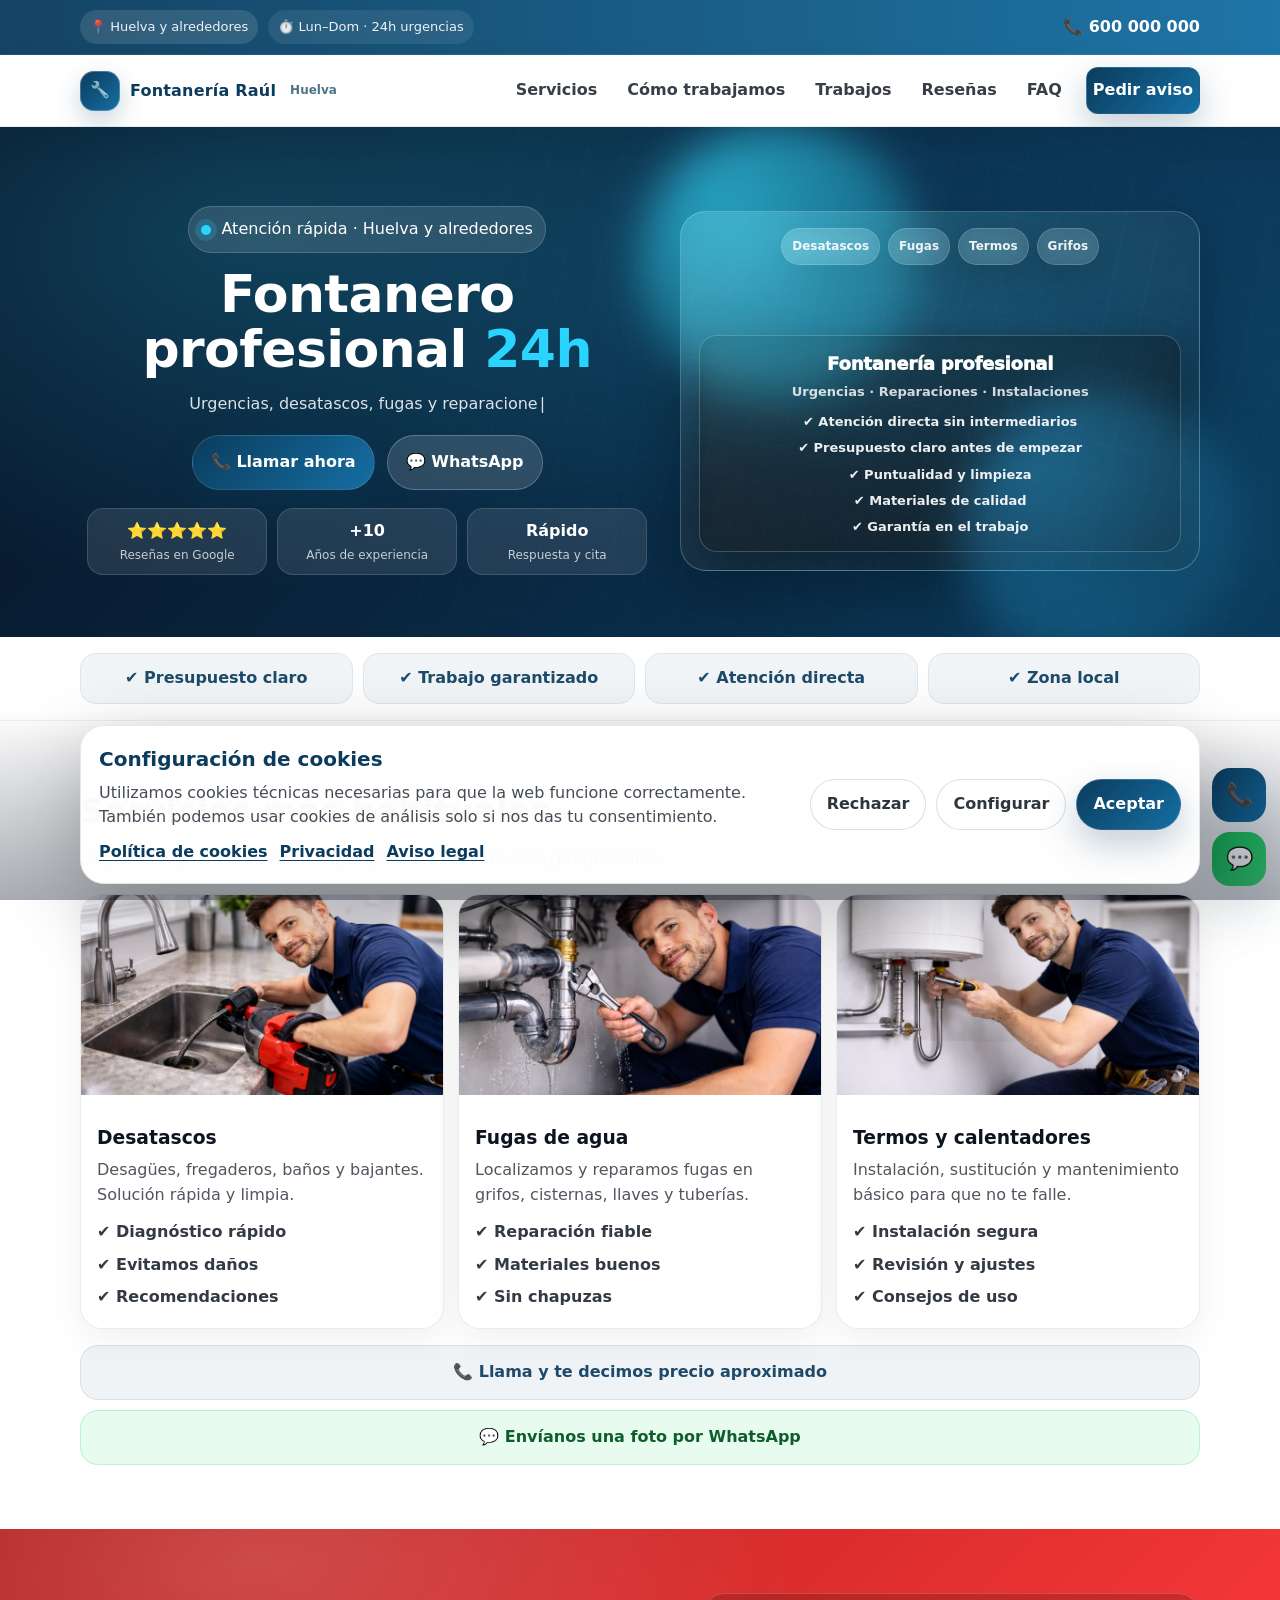
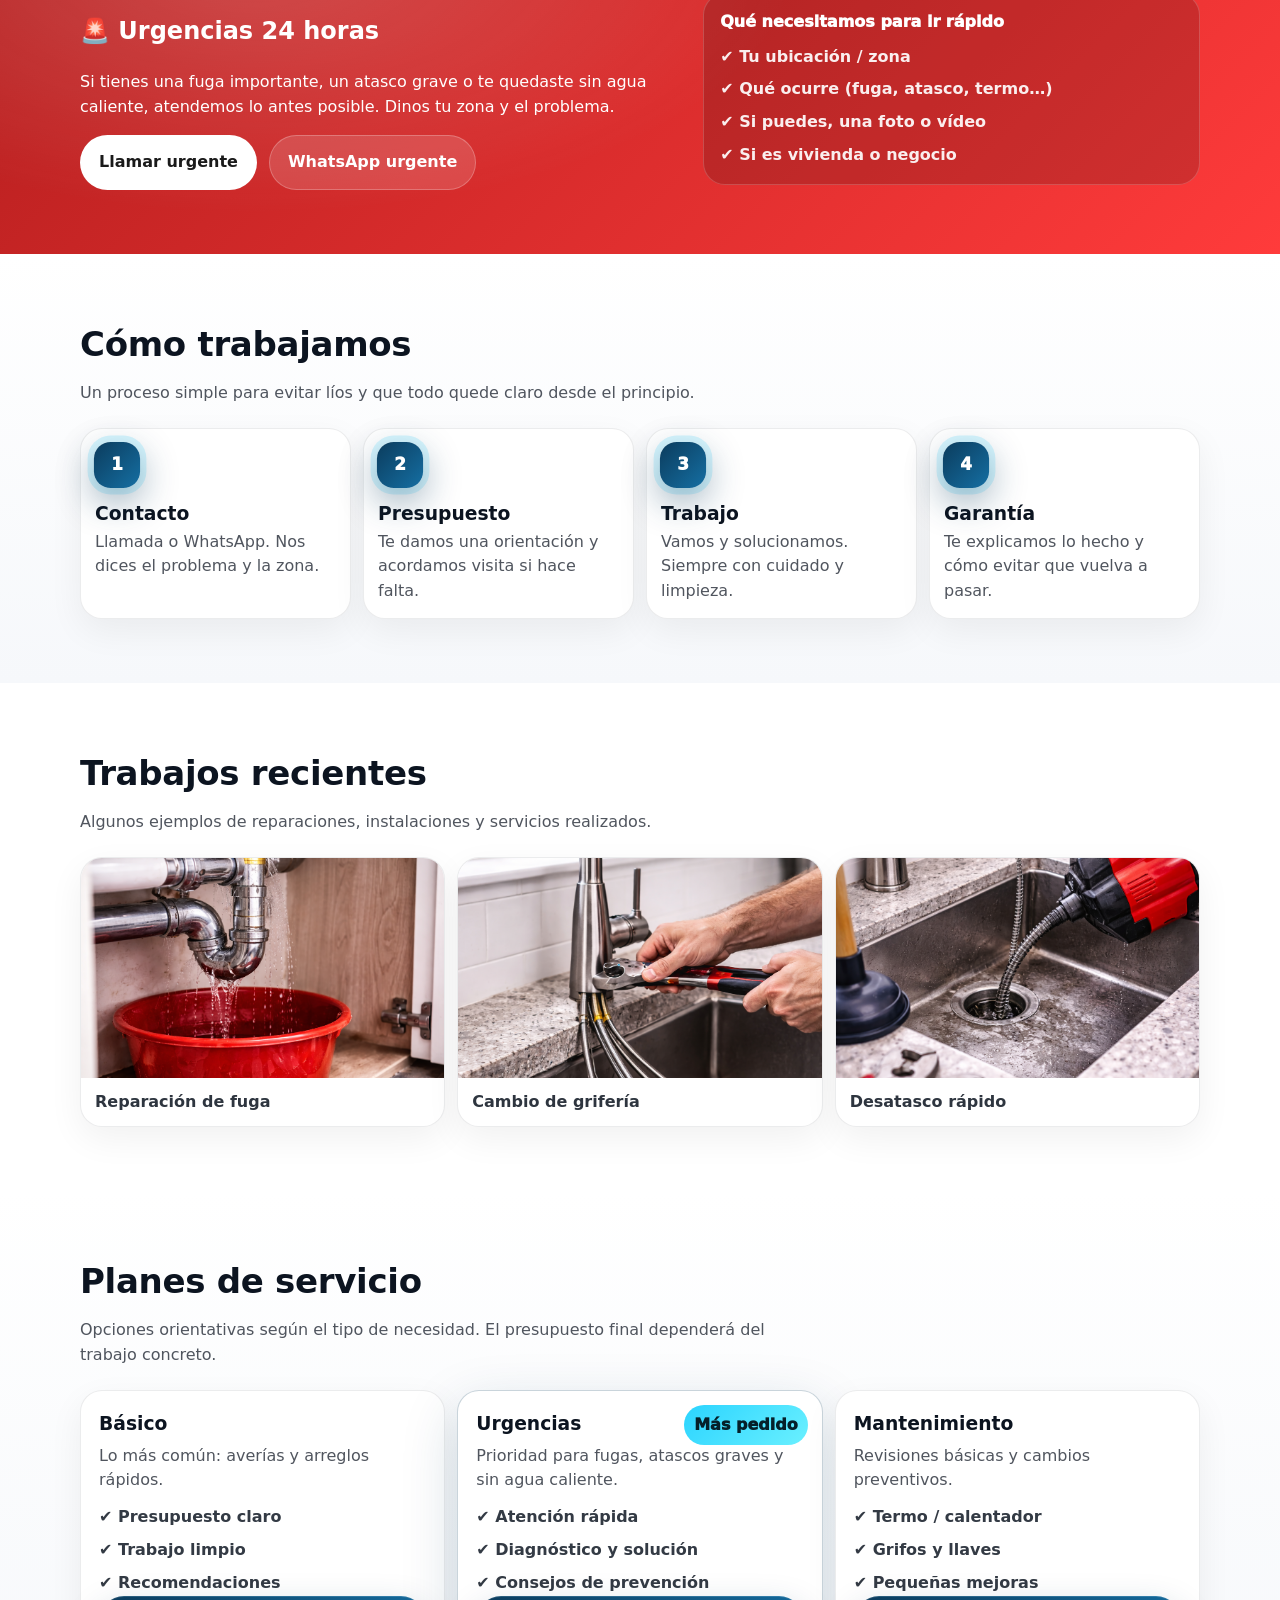
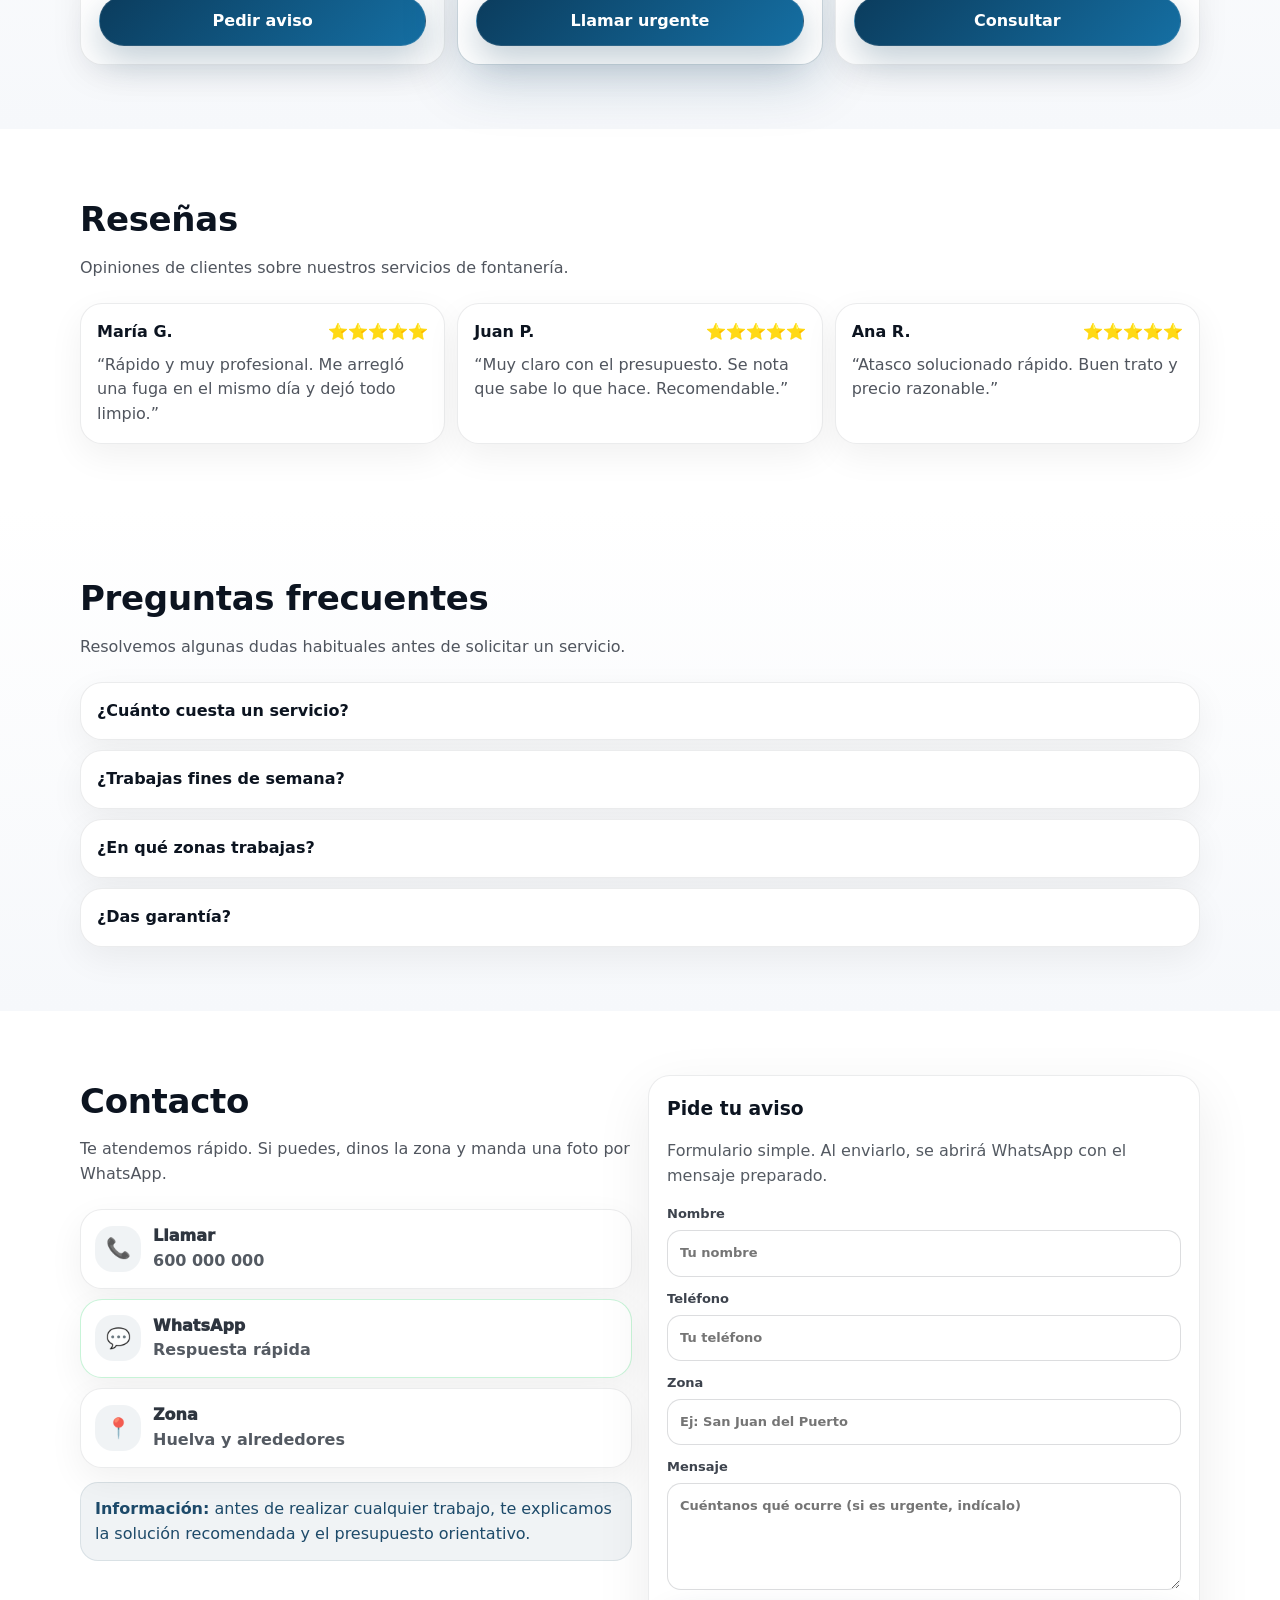
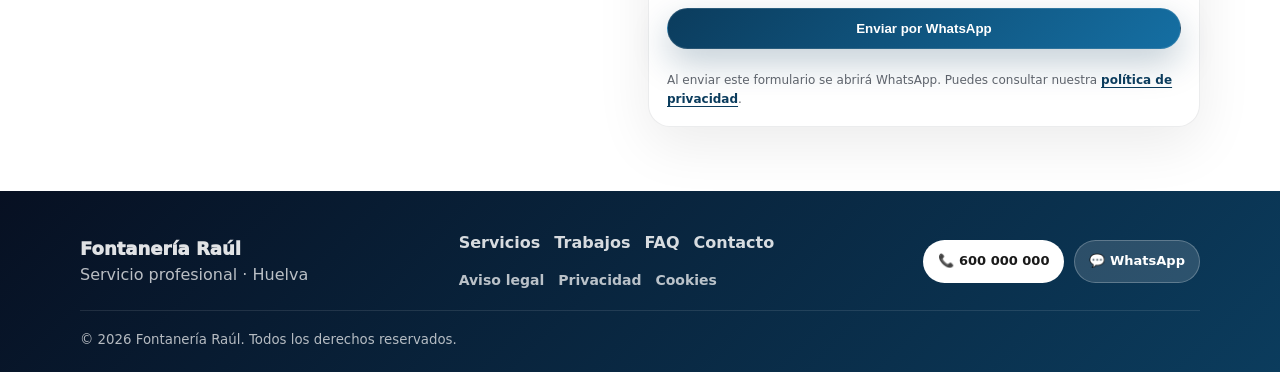
==== commit b4dbba71: "init: web fontaneria con sistema legal completo" ====
--- a/index.html
+++ b/index.html
@@ -10,15 +10,14 @@
 
   <meta name="theme-color" content="#0b3c5d" />
 
+  <link rel="icon" href="favicon.ico" />
   <link rel="stylesheet" href="css/styles.css" />
 </head>
 
 <body>
 
-  <!-- Skip link (accesibilidad) -->
   <a class="skip-link" href="#contenido">Saltar al contenido</a>
 
-  <!-- Topbar -->
   <div class="topbar" role="banner">
     <div class="container topbar__row">
       <div class="topbar__left">
@@ -31,7 +30,6 @@
     </div>
   </div>
 
-  <!-- Header / Nav -->
   <header class="header" role="navigation" aria-label="Navegación principal">
     <div class="container header__row">
       <a class="brand" href="#inicio" aria-label="Ir a inicio">
@@ -40,7 +38,6 @@
         <span class="brand__tag">Huelva</span>
       </a>
 
-      <!-- Desktop nav -->
       <nav class="nav-desktop" aria-label="Menú">
         <a href="#servicios">Servicios</a>
         <a href="#proceso">Cómo trabajamos</a>
@@ -50,7 +47,6 @@
         <a href="#contacto" class="btn btn--sm btn--primary">Pedir aviso</a>
       </nav>
 
-      <!-- Hamburger -->
       <button class="hamburger" type="button" aria-label="Abrir menú" aria-expanded="false" aria-controls="menuMovil"
         id="btnMenu">
         <span class="hamburger__lines" aria-hidden="true">
@@ -60,7 +56,6 @@
     </div>
   </header>
 
-  <!-- Mobile drawer (FUERA del header para que NO lo corte el sticky) -->
   <div class="drawer" id="menuMovil" hidden>
     <div class="drawer__overlay" data-close="true" aria-hidden="true"></div>
 
@@ -90,7 +85,6 @@
 
   <main id="contenido">
 
-    <!-- HERO premium -->
     <section id="inicio" class="hero">
       <div class="container hero__grid">
 
@@ -106,7 +100,6 @@
 
           <p class="hero__lead">
             <span id="typewriter"></span>
-          
           </p>
 
           <div class="hero__actions">
@@ -130,13 +123,10 @@
           </div>
         </div>
 
-        <!-- Derecha: panel tech -->
         <div class="hero__media">
 
           <div class="heroTech" role="img" aria-label="Panel técnico con información de servicios">
             <div class="heroTech__grid" aria-hidden="true"></div>
-
-            <!-- Reflejo animado -->
             <div class="heroTech__shine" aria-hidden="true"></div>
 
             <div class="heroTech__panel">
@@ -150,7 +140,6 @@
                 <li>✔ Materiales de calidad</li>
                 <li>✔ Garantía en el trabajo</li>
               </ul>
-
             </div>
 
             <div class="heroTech__chips" aria-hidden="true">
@@ -161,7 +150,6 @@
             </div>
           </div>
 
-          <!-- Efectos visuales (CSS) -->
           <div class="blob blob--a" aria-hidden="true"></div>
           <div class="blob blob--b" aria-hidden="true"></div>
           <div class="gridfx" aria-hidden="true"></div>
@@ -171,7 +159,6 @@
       </div>
     </section>
 
-    <!-- Logos / confianza rápida -->
     <section class="strip">
       <div class="container strip__row">
         <div class="strip__item">✔ Presupuesto claro</div>
@@ -181,7 +168,6 @@
       </div>
     </section>
 
-    <!-- Servicios -->
     <section id="servicios" class="section">
       <div class="container">
         <div class="section__head">
@@ -243,7 +229,6 @@
       </div>
     </section>
 
-    <!-- Urgencias -->
     <section id="urgencias" class="section section--danger">
       <div class="container danger__grid">
         <div>
@@ -270,7 +255,6 @@
       </div>
     </section>
 
-    <!-- Proceso -->
     <section id="proceso" class="section section--soft">
       <div class="container">
         <div class="section__head">
@@ -291,7 +275,7 @@
             <div class="step__icon">2</div>
             <div class="step__txt">
               <h3>Presupuesto</h3>
-              <p>Te decimos una orientación y acordamos visita si hace falta.</p>
+              <p>Te damos una orientación y acordamos visita si hace falta.</p>
             </div>
           </div>
 
@@ -315,12 +299,11 @@
       </div>
     </section>
 
-    <!-- Trabajos / galería -->
     <section id="proyectos" class="section">
       <div class="container">
         <div class="section__head">
           <h2>Trabajos recientes</h2>
-          <p>Espacio para fotos reales del fontanero (esto sube la conversión muchísimo).</p>
+          <p>Algunos ejemplos de reparaciones, instalaciones y servicios realizados.</p>
         </div>
 
         <div class="gallery">
@@ -339,19 +322,14 @@
             <figcaption>Desatasco rápido</figcaption>
           </figure>
         </div>
-
-        <div class="note">
-          <strong>Tip:</strong> con 6–12 fotos reales (móvil vale) la web parece “de empresa grande”.
-        </div>
-      </div>
-    </section>
-
-    <!-- Planes -->
+      </div>
+    </section>
+
     <section id="precios" class="section section--soft">
       <div class="container">
         <div class="section__head">
-          <h2>Planes (opcional)</h2>
-          <p>Esto hace que parezca web de empresa grande. El fontanero puede decir “elige uno”.</p>
+          <h2>Planes de servicio</h2>
+          <p>Opciones orientativas según el tipo de necesidad. El presupuesto final dependerá del trabajo concreto.</p>
         </div>
 
         <div class="pricing">
@@ -392,13 +370,11 @@
       </div>
     </section>
 
-    <!-- Opiniones -->
     <section id="opiniones" class="section">
       <div class="container">
         <div class="section__head">
           <h2>Reseñas</h2>
-          <p>Pon aquí 3–6 reseñas reales (ideal de Google). Si no tiene, inventamos “placeholder” hasta conseguirlas.
-          </p>
+          <p>Opiniones de clientes sobre nuestros servicios de fontanería.</p>
         </div>
 
         <div class="reviews">
@@ -429,12 +405,11 @@
       </div>
     </section>
 
-    <!-- FAQ -->
     <section id="faq" class="section section--soft">
       <div class="container">
         <div class="section__head">
           <h2>Preguntas frecuentes</h2>
-          <p>Esto reduce llamadas “tontas” y da confianza (parece web de verdad).</p>
+          <p>Resolvemos algunas dudas habituales antes de solicitar un servicio.</p>
         </div>
 
         <div class="faq">
@@ -456,7 +431,7 @@
           <details class="faq__item">
             <summary>¿En qué zonas trabajas?</summary>
             <div class="faq__content">
-              Huelva y alrededores: San Juan del Puerto, Moguer, Palos, Punta Umbría (y otras cercanas).
+              Huelva y alrededores: San Juan del Puerto, Moguer, Palos, Punta Umbría y otras zonas cercanas.
             </div>
           </details>
 
@@ -470,7 +445,6 @@
       </div>
     </section>
 
-    <!-- Contacto -->
     <section id="contacto" class="section">
       <div class="container contact">
         <div class="contact__left">
@@ -506,15 +480,14 @@
           </div>
 
           <div class="note">
-            <strong>Para vender:</strong> dile al cliente “esto está preparado para conectar su ficha de Google y salir
-            más profesional”.
+            <strong>Información:</strong> antes de realizar cualquier trabajo, te explicamos la solución recomendada y el presupuesto orientativo.
           </div>
         </div>
 
         <div class="contact__right">
           <div class="formCard">
             <h3>Pide tu aviso</h3>
-            <p class="muted">Formulario simple (sin backend). Puedes conectarlo luego a email o WhatsApp.</p>
+            <p class="muted">Formulario simple. Al enviarlo, se abrirá WhatsApp con el mensaje preparado.</p>
 
             <form id="leadForm" class="form" autocomplete="on">
               <label>
@@ -539,14 +512,16 @@
               </label>
 
               <button class="btn btn--primary btn--full" type="submit">Enviar por WhatsApp</button>
-              <p class="tiny">Al enviar, se abrirá WhatsApp con el mensaje preparado.</p>
+              <p class="tiny">
+                Al enviar este formulario se abrirá WhatsApp. Puedes consultar nuestra
+                <a href="legal/privacidad.html">política de privacidad</a>.
+              </p>
             </form>
           </div>
         </div>
       </div>
     </section>
 
-    <!-- Footer -->
     <footer class="footer">
       <div class="container footer__grid">
         <div>
@@ -559,6 +534,9 @@
           <a href="#proyectos">Trabajos</a>
           <a href="#faq">FAQ</a>
           <a href="#contacto">Contacto</a>
+          <a href="legal/aviso-legal.html">Aviso legal</a>
+          <a href="legal/privacidad.html">Privacidad</a>
+          <a href="legal/cookies.html">Cookies</a>
         </div>
 
         <div class="footer__cta">
@@ -574,12 +552,81 @@
 
   </main>
 
-  <!-- Floating actions -->
   <div class="floatActions" aria-label="Acciones rápidas">
     <a class="floatActions__btn" href="tel:600000000" aria-label="Llamar">📞</a>
     <a class="floatActions__btn floatActions__btn--wa" href="https://wa.me/34600000000" aria-label="WhatsApp">💬</a>
   </div>
 
+  <section class="cookie-banner" id="cookieBanner" aria-label="Aviso de cookies" hidden>
+    <div class="cookie-banner__box">
+      <div class="cookie-banner__text">
+        <h2>Configuración de cookies</h2>
+        <p>
+          Utilizamos cookies técnicas necesarias para que la web funcione correctamente.
+          También podemos usar cookies de análisis solo si nos das tu consentimiento.
+        </p>
+
+        <div class="cookie-banner__links">
+          <a href="legal/cookies.html">Política de cookies</a>
+          <a href="legal/privacidad.html">Privacidad</a>
+          <a href="legal/aviso-legal.html">Aviso legal</a>
+        </div>
+      </div>
+
+      <div class="cookie-banner__actions">
+        <button type="button" class="cookie-btn cookie-btn--secondary" id="rejectCookies">
+          Rechazar
+        </button>
+        <button type="button" class="cookie-btn cookie-btn--secondary" id="configCookies">
+          Configurar
+        </button>
+        <button type="button" class="cookie-btn cookie-btn--primary" id="acceptCookies">
+          Aceptar
+        </button>
+      </div>
+    </div>
+  </section>
+
+  <section class="cookie-modal" id="cookieModal" aria-label="Panel de configuración de cookies" hidden>
+    <div class="cookie-modal__overlay" data-cookie-close="true" aria-hidden="true"></div>
+
+    <div class="cookie-modal__box" role="dialog" aria-modal="true" aria-labelledby="cookieModalTitle">
+      <div class="cookie-modal__head">
+        <h2 id="cookieModalTitle">Configurar cookies</h2>
+        <button type="button" class="cookie-modal__close" id="closeCookieModal" aria-label="Cerrar configuración">
+          ✕
+        </button>
+      </div>
+
+      <div class="cookie-modal__content">
+        <div class="cookie-option">
+          <div>
+            <h3>Cookies técnicas necesarias</h3>
+            <p>Son necesarias para que la web funcione y no se pueden desactivar desde este panel.</p>
+          </div>
+          <span class="cookie-option__badge">Siempre activas</span>
+        </div>
+
+        <label class="cookie-option cookie-option--check">
+          <div>
+            <h3>Cookies de análisis</h3>
+            <p>Nos ayudan a entender cómo se utiliza la web para mejorarla. Solo se activarán si aceptas.</p>
+          </div>
+          <input type="checkbox" id="analyticsCookies" />
+        </label>
+      </div>
+
+      <div class="cookie-modal__actions">
+        <button type="button" class="cookie-btn cookie-btn--secondary" id="saveRejectCookies">
+          Rechazar todas
+        </button>
+        <button type="button" class="cookie-btn cookie-btn--primary" id="saveCookieConfig">
+          Guardar configuración
+        </button>
+      </div>
+    </div>
+  </section>
+
   <script src="js/script.js"></script>
 </body>
 
--- a/css/styles.css
+++ b/css/styles.css
@@ -1105,8 +1105,14 @@
 /* =========================================================
    14) SERVICIOS
    ========================================================= */
-.services{ display:grid; gap: 14px; }
-
+
+/* Grid de cards */
+.services{
+  display:grid;
+  gap: 14px;
+}
+
+/* Card */
 .serviceCard{
   display:grid;
   gap: 12px;
@@ -1126,7 +1132,11 @@
   background: rgba(11,60,93,.08);
 }
 
-.serviceCard__body{ padding: 16px 16px 18px; }
+/* Texto de la card */
+.serviceCard__body{
+  padding: 16px 16px 18px;
+}
+
 .serviceCard__body h3{ margin: 0 0 6px; }
 
 .serviceCard__body p{
@@ -1134,6 +1144,7 @@
   color: rgba(12,20,32,.72);
 }
 
+/* Lista ticks */
 .ticks{
   list-style:none;
   padding:0;
@@ -1146,6 +1157,7 @@
 
 .ticks--light{ color: rgba(255,255,255,.92); }
 
+/* Mini CTAs */
 .miniCtas{
   margin-top: 16px;
   display:grid;
@@ -1171,6 +1183,37 @@
   border-color: rgba(37,211,102,.22);
   color: #0f5d2b;
 }
+
+/* =========================================================
+   📱 MÓVIL: TODO centrado en Servicios
+   - Solo afecta al bloque de Servicios
+   - Desktop se queda normal
+   ========================================================= */
+@media (max-width: 767.98px){
+  .serviceCard__body{
+    text-align: center;
+  }
+
+  .serviceCard__body h3,
+  .serviceCard__body p{
+    text-align: center;
+  }
+
+  .ticks{
+    justify-items: center; /* centra cada <li> en grid */
+    text-align: center;
+  }
+
+  .miniCtas{
+    justify-items: center; /* centra los botones */
+  }
+
+  .miniCta{
+    width: 100%;
+    max-width: 520px; /* para que no se vea “enano” en móviles grandes */
+  }
+}
+
 
 
 /* =========================================================
@@ -1683,3 +1726,275 @@
     grid-template-columns: 1fr 1fr 1fr;
   }
 }
+
+
+/* =========================================================
+   25) COOKIES / LEGAL
+   ========================================================= */
+
+.cookie-banner{
+  position: fixed;
+  left: 0;
+  right: 0;
+  bottom: 0;
+  z-index: 5000;
+  padding: 16px;
+  background: linear-gradient(180deg, rgba(7,16,34,0), rgba(7,16,34,.35));
+}
+
+.cookie-banner[hidden],
+.cookie-modal[hidden]{
+  display: none !important;
+}
+
+.cookie-banner__box{
+  width: min(100%, 1120px);
+  margin-inline: auto;
+  display: grid;
+  gap: 16px;
+  padding: 18px;
+  border-radius: 24px;
+  background: rgba(255,255,255,.98);
+  border: 1px solid rgba(12,20,32,.10);
+  box-shadow: 0 24px 80px rgba(0,0,0,.25);
+}
+
+.cookie-banner__text h2{
+  margin: 0 0 6px;
+  color: var(--primary);
+  font-size: 20px;
+}
+
+.cookie-banner__text p{
+  margin: 0;
+  color: rgba(12,20,32,.76);
+}
+
+.cookie-banner__links{
+  display: flex;
+  flex-wrap: wrap;
+  gap: 12px;
+  margin-top: 10px;
+}
+
+.cookie-banner__links a,
+.tiny a{
+  color: var(--primary);
+  font-weight: 850;
+  text-decoration: underline;
+  text-underline-offset: 3px;
+}
+
+.cookie-banner__actions{
+  display: grid;
+  gap: 10px;
+}
+
+.cookie-btn{
+  display: inline-flex;
+  align-items: center;
+  justify-content: center;
+  min-height: 46px;
+  padding: 12px 16px;
+  border-radius: 999px;
+  border: 1px solid rgba(12,20,32,.14);
+  font: inherit;
+  font-weight: 900;
+  cursor: pointer;
+  transition: transform .18s ease, box-shadow .18s ease, background .18s ease;
+}
+
+.cookie-btn:active{
+  transform: translateY(1px);
+}
+
+.cookie-btn--primary{
+  background: linear-gradient(135deg, var(--primary), var(--primary2));
+  color: #fff;
+  border-color: rgba(255,255,255,.14);
+  box-shadow: 0 14px 35px rgba(11,60,93,.25);
+}
+
+.cookie-btn--secondary{
+  background: #fff;
+  color: rgba(12,20,32,.86);
+}
+
+.cookie-btn--secondary:hover,
+.cookie-btn--primary:hover{
+  transform: translateY(-1px);
+  box-shadow: 0 14px 35px rgba(0,0,0,.12);
+}
+
+/* Modal de configuración */
+.cookie-modal{
+  position: fixed;
+  inset: 0;
+  z-index: 5100;
+  display: grid;
+  place-items: center;
+  padding: 16px;
+}
+
+.cookie-modal__overlay{
+  position: absolute;
+  inset: 0;
+  background:
+    radial-gradient(900px 420px at 20% 10%, rgba(43,212,255,.12), transparent 60%),
+    rgba(0,0,0,.58);
+  backdrop-filter: blur(8px);
+  -webkit-backdrop-filter: blur(8px);
+}
+
+.cookie-modal__box{
+  position: relative;
+  width: min(100%, 620px);
+  max-height: min(90vh, 760px);
+  overflow: auto;
+  border-radius: 26px;
+  background: #fff;
+  border: 1px solid rgba(12,20,32,.10);
+  box-shadow: 0 30px 90px rgba(0,0,0,.32);
+}
+
+.cookie-modal__head{
+  display: flex;
+  align-items: center;
+  justify-content: space-between;
+  gap: 14px;
+  padding: 18px 18px 12px;
+  border-bottom: 1px solid rgba(12,20,32,.08);
+}
+
+.cookie-modal__head h2{
+  margin: 0;
+  color: var(--primary);
+  font-size: 22px;
+}
+
+.cookie-modal__close{
+  width: 42px;
+  height: 42px;
+  border-radius: 14px;
+  border: 1px solid rgba(12,20,32,.10);
+  background: #fff;
+  cursor: pointer;
+  font-weight: 900;
+}
+
+.cookie-modal__content{
+  display: grid;
+  gap: 12px;
+  padding: 16px 18px;
+}
+
+.cookie-option{
+  display: flex;
+  align-items: center;
+  justify-content: space-between;
+  gap: 14px;
+  padding: 14px;
+  border-radius: 18px;
+  background: rgba(11,60,93,.045);
+  border: 1px solid rgba(11,60,93,.10);
+}
+
+.cookie-option h3{
+  margin: 0 0 4px;
+  font-size: 16px;
+  color: rgba(12,20,32,.92);
+}
+
+.cookie-option p{
+  margin: 0;
+  color: rgba(12,20,32,.70);
+  font-size: 14px;
+}
+
+.cookie-option__badge{
+  white-space: nowrap;
+  padding: 8px 10px;
+  border-radius: 999px;
+  background: rgba(11,60,93,.10);
+  color: var(--primary);
+  font-size: 12px;
+  font-weight: 900;
+}
+
+.cookie-option--check{
+  cursor: pointer;
+}
+
+.cookie-option input[type="checkbox"]{
+  width: 24px;
+  height: 24px;
+  margin: 0;
+  accent-color: var(--primary);
+  flex: 0 0 auto;
+}
+
+.cookie-modal__actions{
+  display: grid;
+  gap: 10px;
+  padding: 0 18px 18px;
+}
+
+body.cookie-modal-open{
+  overflow: hidden;
+}
+
+/* Footer legal más cómodo */
+.footer__links a[href^="legal/"]{
+  color: rgba(255,255,255,.72);
+  font-size: 14px;
+}
+
+/* Responsive cookies */
+@media (min-width: 768px){
+  .cookie-banner__box{
+    grid-template-columns: 1fr auto;
+    align-items: center;
+  }
+
+  .cookie-banner__actions{
+    grid-template-columns: repeat(3, auto);
+    justify-content: end;
+  }
+
+  .cookie-modal__actions{
+    grid-template-columns: 1fr 1fr;
+  }
+}
+
+@media (max-width: 480px){
+  .cookie-banner{
+    padding: 10px;
+  }
+
+  .cookie-banner__box{
+    border-radius: 20px;
+    padding: 14px;
+  }
+
+  .cookie-banner__text h2{
+    font-size: 18px;
+  }
+
+  .cookie-option{
+    align-items: flex-start;
+    flex-direction: column;
+  }
+
+  .cookie-option--check{
+    flex-direction: row;
+    align-items: center;
+  }
+
+  .cookie-option__badge{
+    white-space: normal;
+  }
+
+  .floatActions{
+    bottom: 120px;
+  }
+}
